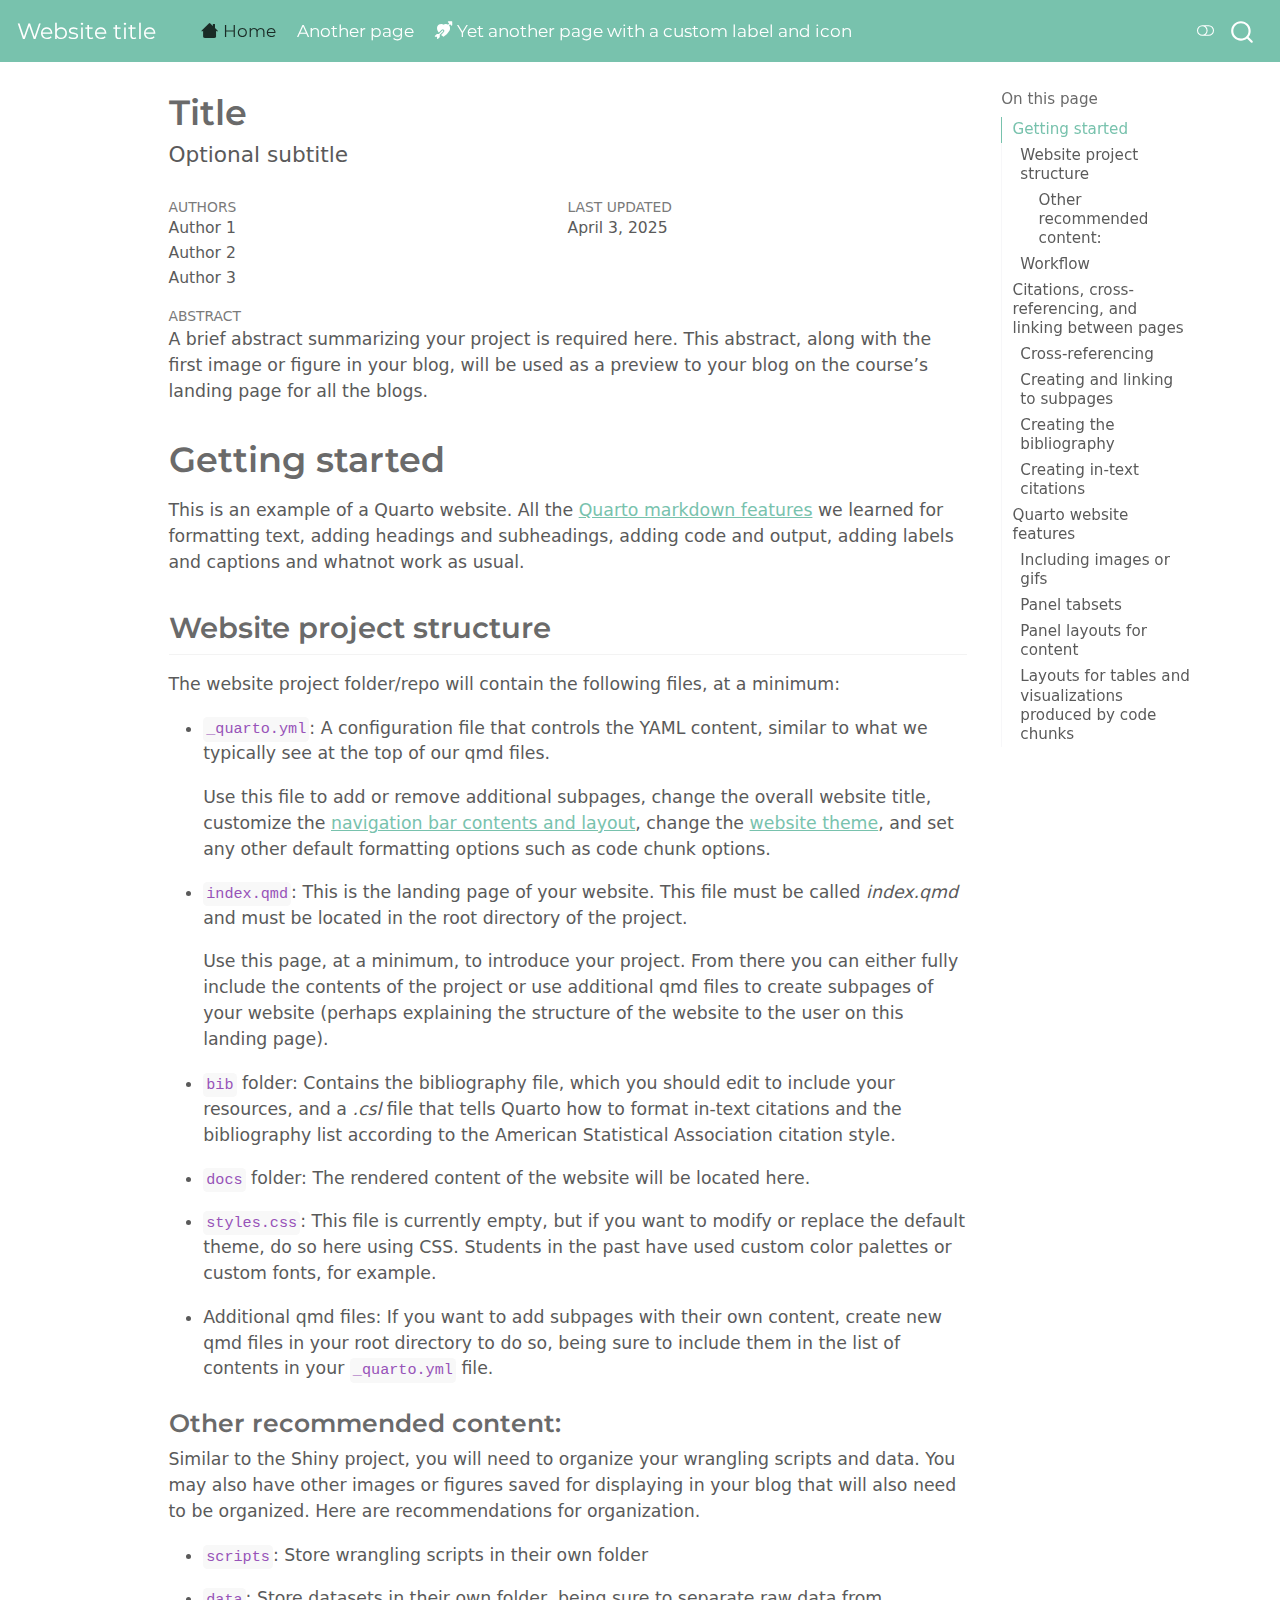
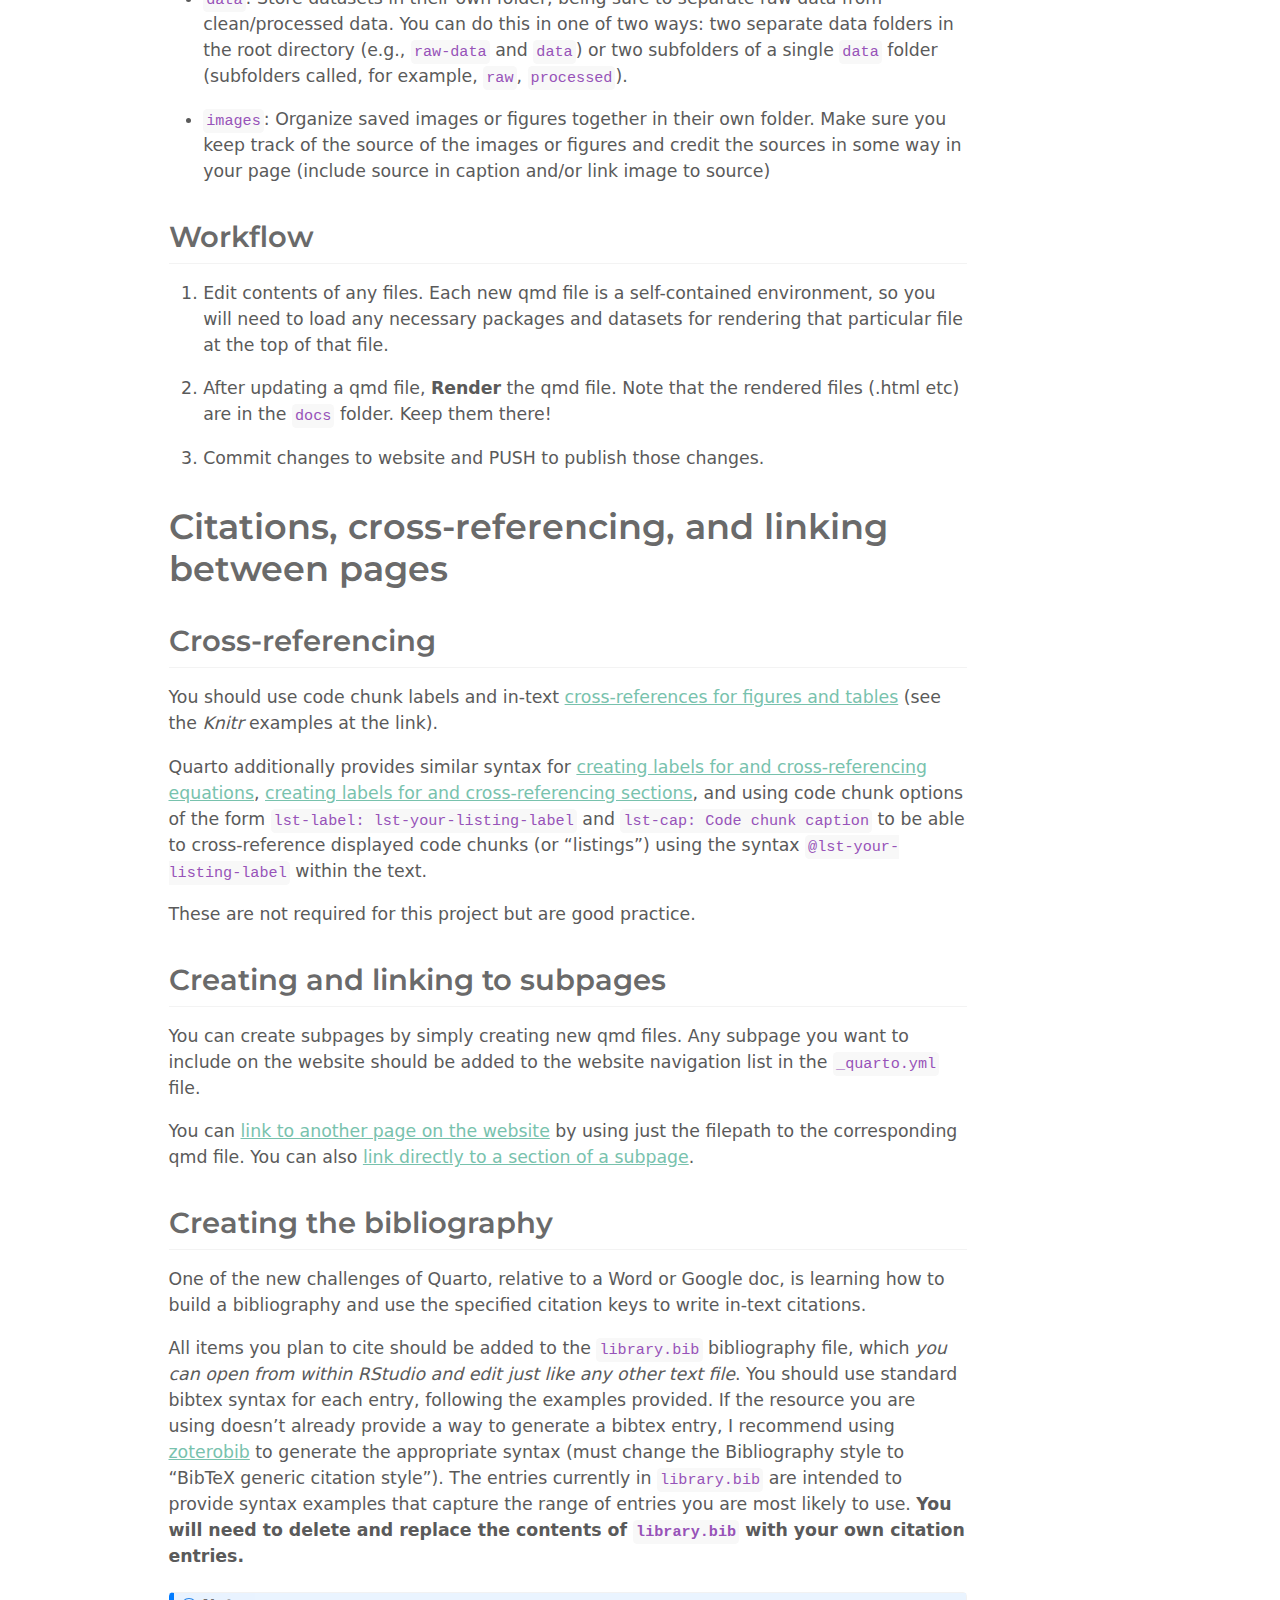
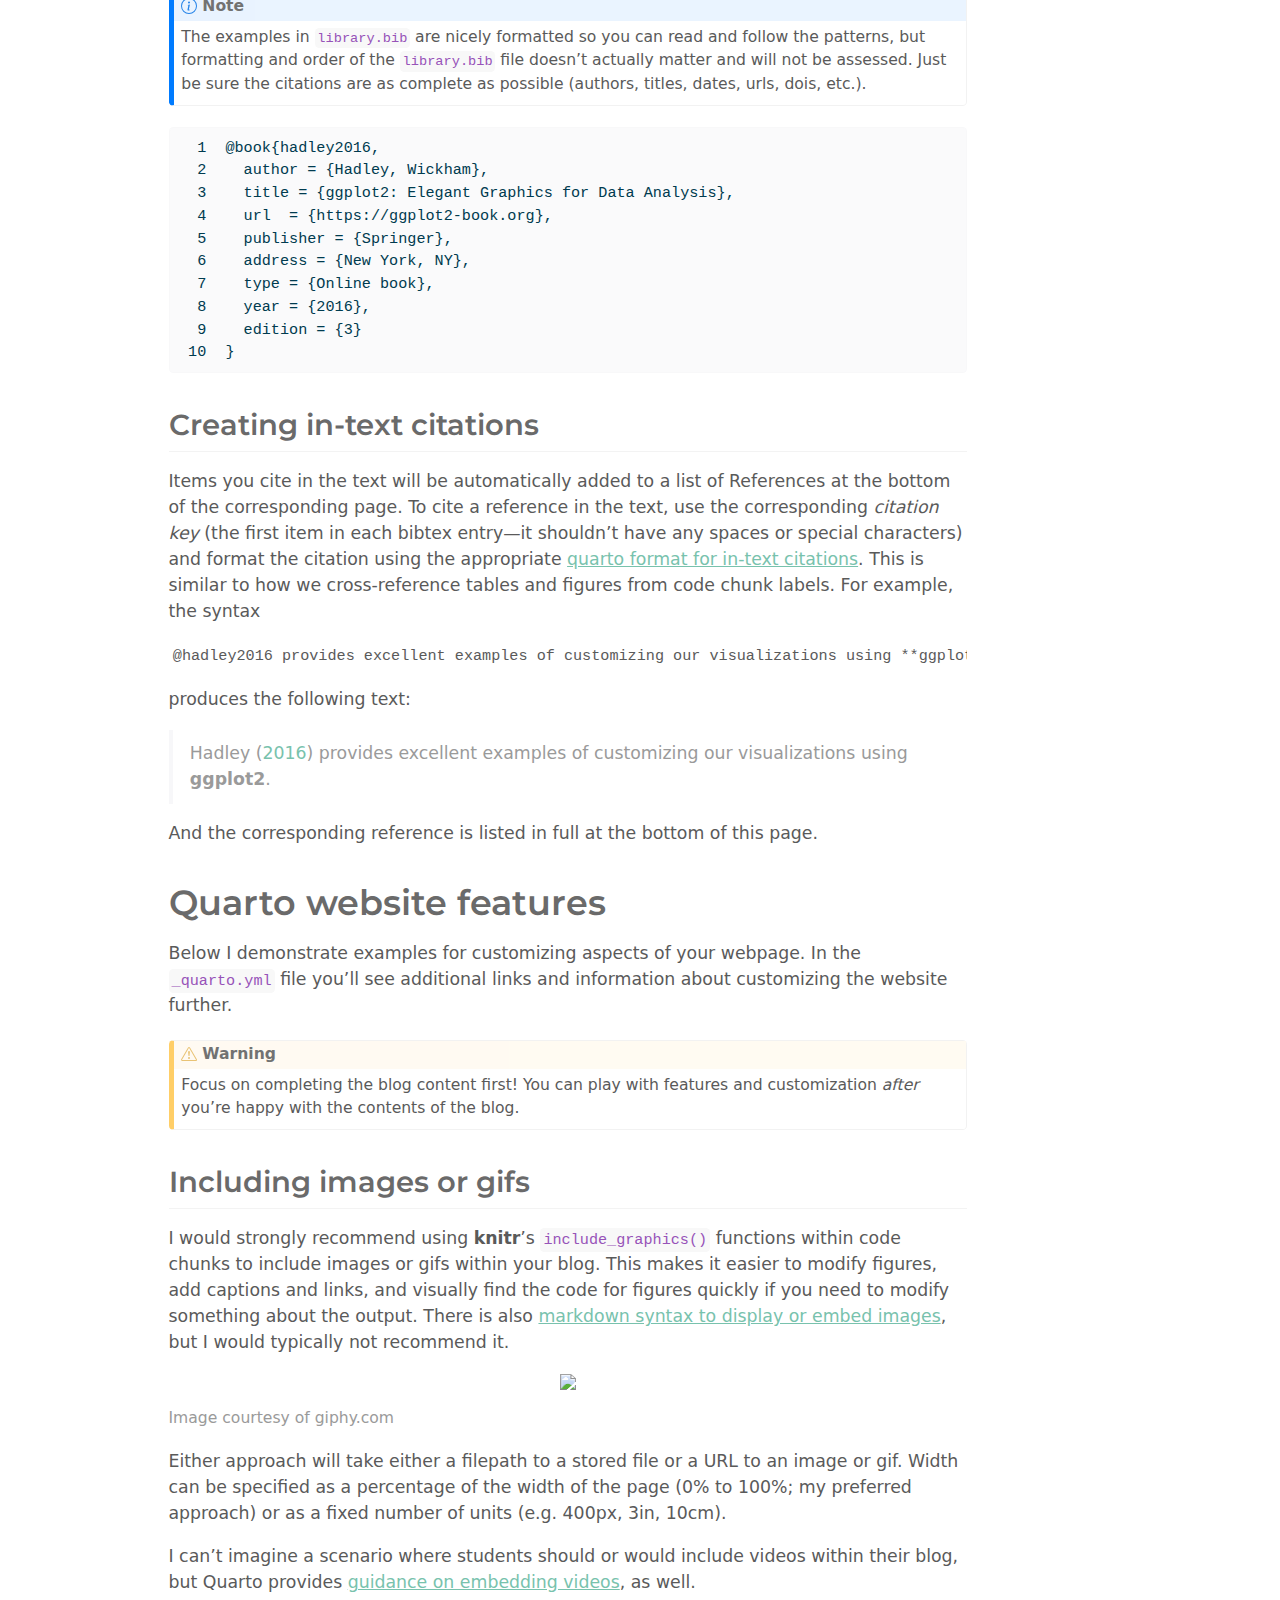
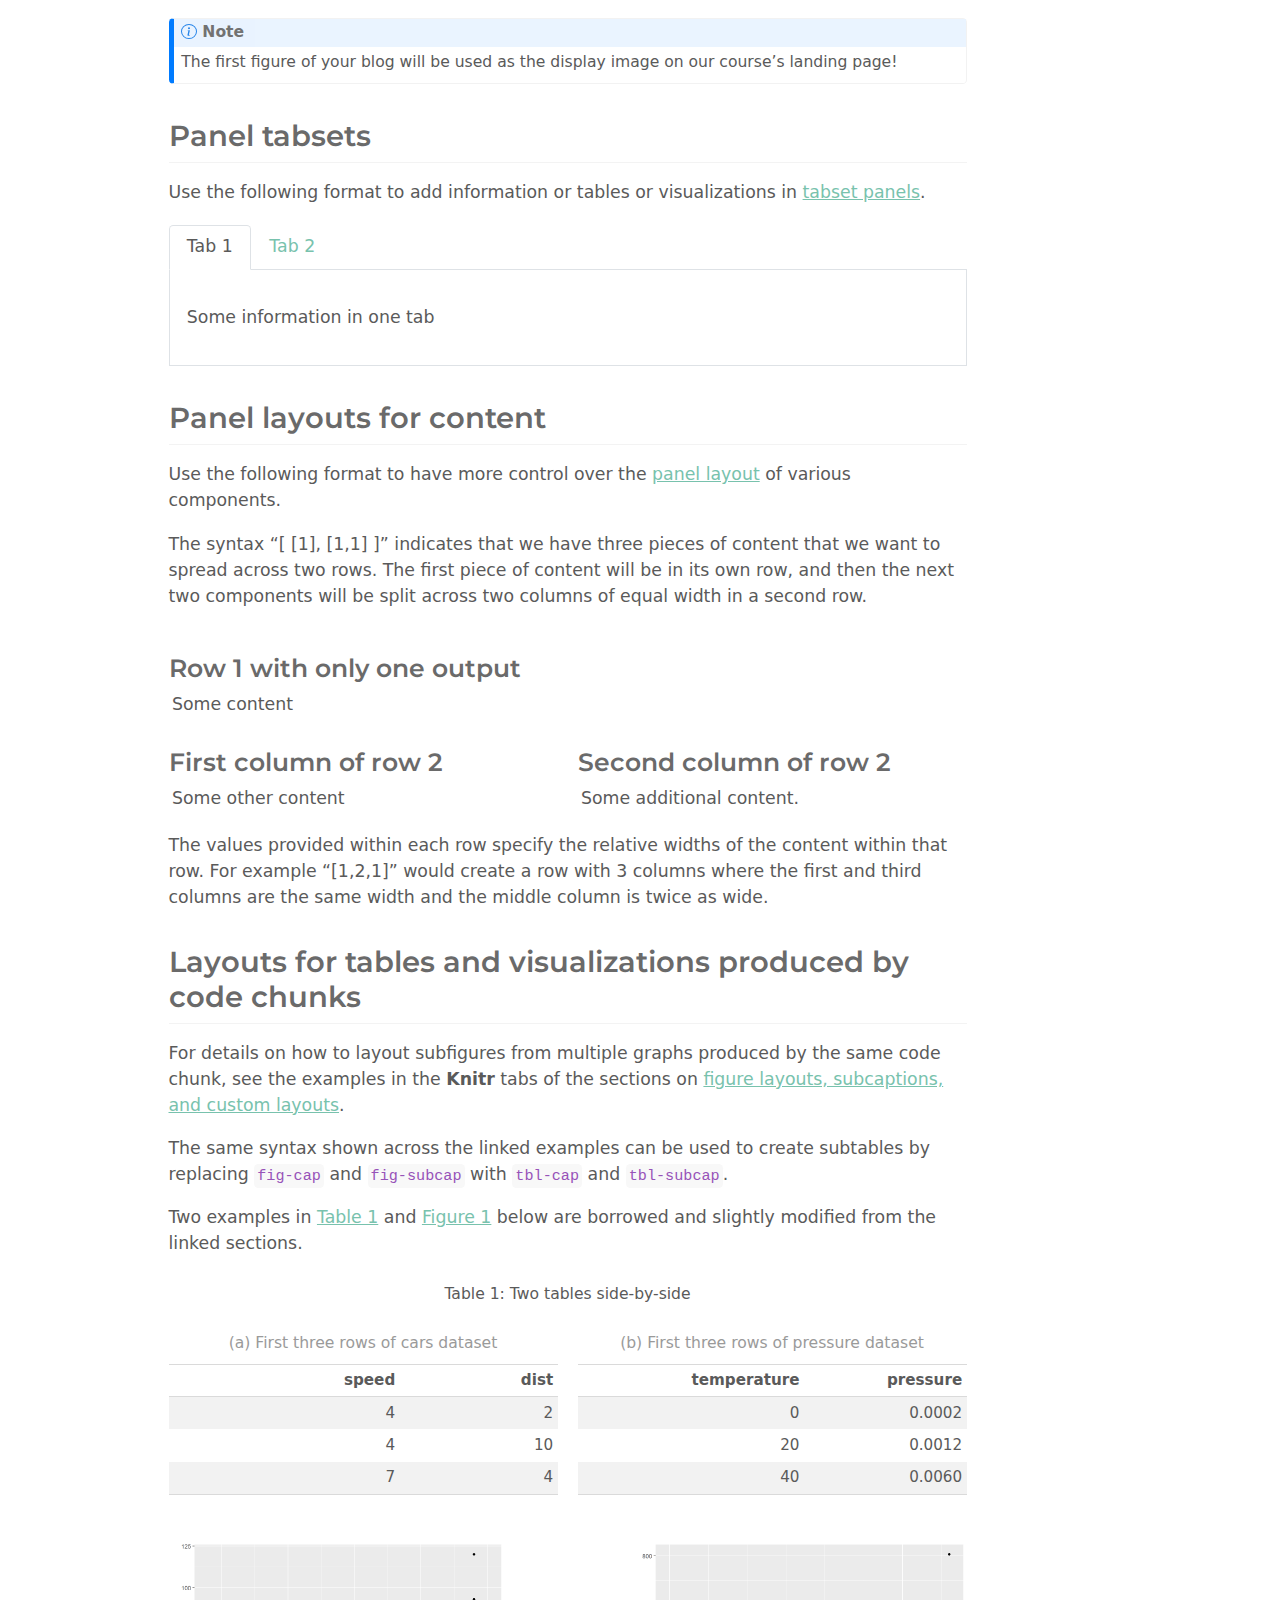
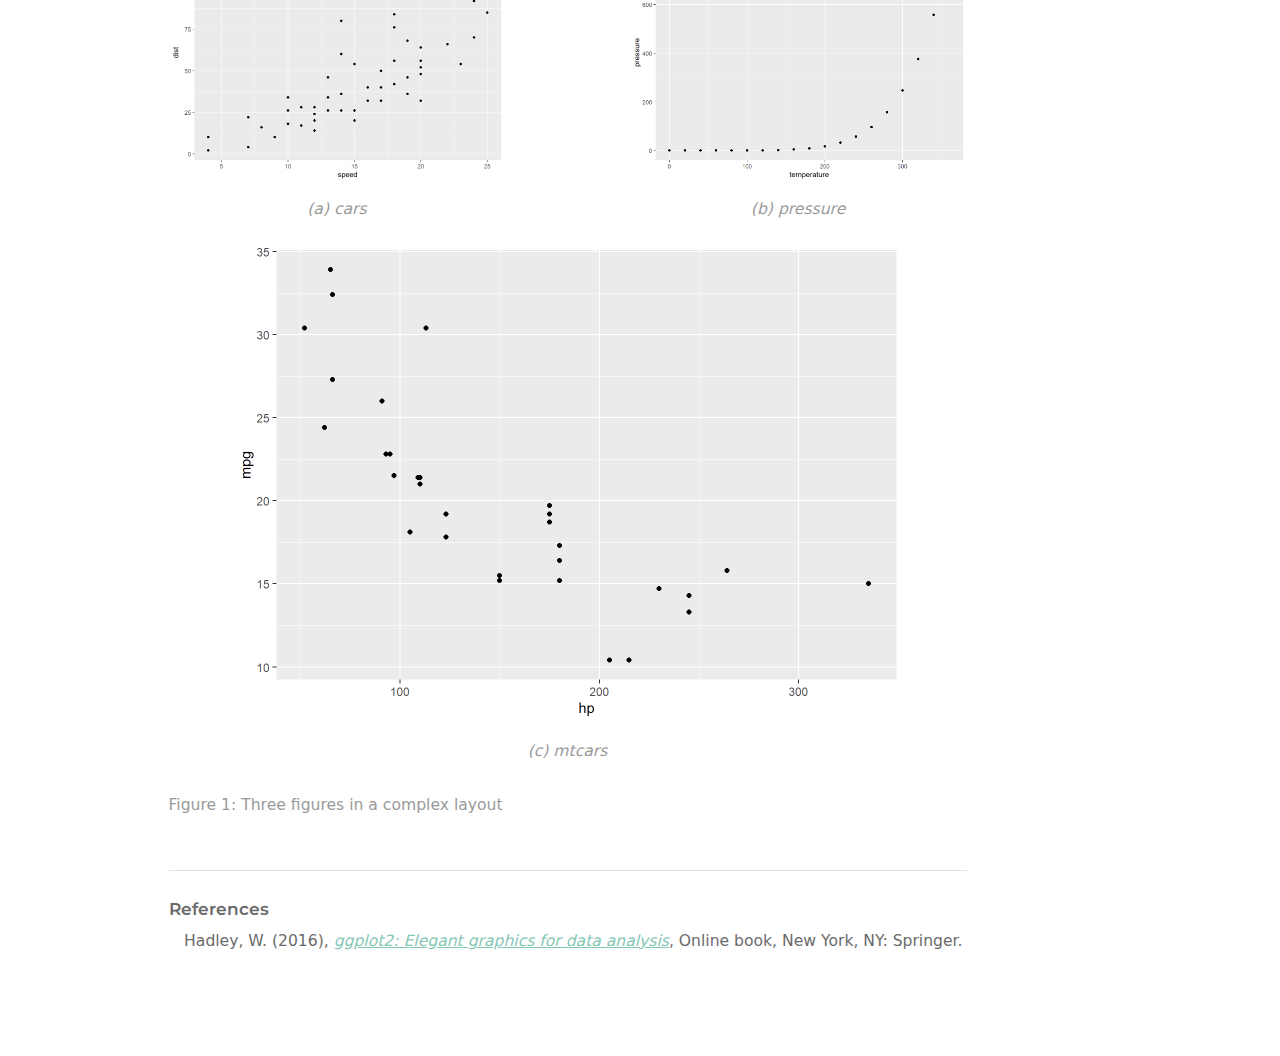
==== docs/index.html @ e845eae5 "Initial commit" ====
<!DOCTYPE html>
<html xmlns="http://www.w3.org/1999/xhtml" lang="en" xml:lang="en"><head>

<meta charset="utf-8">
<meta name="generator" content="quarto-1.3.353">

<meta name="viewport" content="width=device-width, initial-scale=1.0, user-scalable=yes">

<meta name="author" content="Author 1">
<meta name="author" content="Author 2">
<meta name="author" content="Author 3">
<meta name="dcterms.date" content="2025-04-03">

<title>Website title - Title</title>
<style>
code{white-space: pre-wrap;}
span.smallcaps{font-variant: small-caps;}
div.columns{display: flex; gap: min(4vw, 1.5em);}
div.column{flex: auto; overflow-x: auto;}
div.hanging-indent{margin-left: 1.5em; text-indent: -1.5em;}
ul.task-list{list-style: none;}
ul.task-list li input[type="checkbox"] {
  width: 0.8em;
  margin: 0 0.8em 0.2em -1em; /* quarto-specific, see https://github.com/quarto-dev/quarto-cli/issues/4556 */ 
  vertical-align: middle;
}
/* CSS for syntax highlighting */
pre > code.sourceCode { white-space: pre; position: relative; }
pre > code.sourceCode > span { display: inline-block; line-height: 1.25; }
pre > code.sourceCode > span:empty { height: 1.2em; }
.sourceCode { overflow: visible; }
code.sourceCode > span { color: inherit; text-decoration: inherit; }
div.sourceCode { margin: 1em 0; }
pre.sourceCode { margin: 0; }
@media screen {
div.sourceCode { overflow: auto; }
}
@media print {
pre > code.sourceCode { white-space: pre-wrap; }
pre > code.sourceCode > span { text-indent: -5em; padding-left: 5em; }
}
pre.numberSource code
  { counter-reset: source-line 0; }
pre.numberSource code > span
  { position: relative; left: -4em; counter-increment: source-line; }
pre.numberSource code > span > a:first-child::before
  { content: counter(source-line);
    position: relative; left: -1em; text-align: right; vertical-align: baseline;
    border: none; display: inline-block;
    -webkit-touch-callout: none; -webkit-user-select: none;
    -khtml-user-select: none; -moz-user-select: none;
    -ms-user-select: none; user-select: none;
    padding: 0 4px; width: 4em;
  }
pre.numberSource { margin-left: 3em;  padding-left: 4px; }
div.sourceCode
  {   }
@media screen {
pre > code.sourceCode > span > a:first-child::before { text-decoration: underline; }
}
/* CSS for citations */
div.csl-bib-body { }
div.csl-entry {
  clear: both;
}
.hanging-indent div.csl-entry {
  margin-left:2em;
  text-indent:-2em;
}
div.csl-left-margin {
  min-width:2em;
  float:left;
}
div.csl-right-inline {
  margin-left:2em;
  padding-left:1em;
}
div.csl-indent {
  margin-left: 2em;
}</style>


<script src="site_libs/quarto-nav/quarto-nav.js"></script>
<script src="site_libs/quarto-nav/headroom.min.js"></script>
<script src="site_libs/clipboard/clipboard.min.js"></script>
<script src="site_libs/quarto-search/autocomplete.umd.js"></script>
<script src="site_libs/quarto-search/fuse.min.js"></script>
<script src="site_libs/quarto-search/quarto-search.js"></script>
<meta name="quarto:offset" content="./">
<script src="site_libs/quarto-html/quarto.js"></script>
<script src="site_libs/quarto-html/popper.min.js"></script>
<script src="site_libs/quarto-html/tippy.umd.min.js"></script>
<script src="site_libs/quarto-html/anchor.min.js"></script>
<link href="site_libs/quarto-html/tippy.css" rel="stylesheet">
<link href="site_libs/quarto-html/quarto-syntax-highlighting.css" rel="stylesheet" class="quarto-color-scheme" id="quarto-text-highlighting-styles">
<link href="site_libs/quarto-html/quarto-syntax-highlighting-dark.css" rel="prefetch" class="quarto-color-scheme quarto-color-alternate" id="quarto-text-highlighting-styles">
<script src="site_libs/bootstrap/bootstrap.min.js"></script>
<link href="site_libs/bootstrap/bootstrap-icons.css" rel="stylesheet">
<link href="site_libs/bootstrap/bootstrap.min.css" rel="stylesheet" class="quarto-color-scheme" id="quarto-bootstrap" data-mode="light">
<link href="site_libs/bootstrap/bootstrap-dark.min.css" rel="prefetch" class="quarto-color-scheme quarto-color-alternate" id="quarto-bootstrap" data-mode="dark">
<script id="quarto-search-options" type="application/json">{
  "location": "navbar",
  "copy-button": false,
  "collapse-after": 3,
  "panel-placement": "end",
  "type": "overlay",
  "limit": 20,
  "language": {
    "search-no-results-text": "No results",
    "search-matching-documents-text": "matching documents",
    "search-copy-link-title": "Copy link to search",
    "search-hide-matches-text": "Hide additional matches",
    "search-more-match-text": "more match in this document",
    "search-more-matches-text": "more matches in this document",
    "search-clear-button-title": "Clear",
    "search-detached-cancel-button-title": "Cancel",
    "search-submit-button-title": "Submit"
  }
}</script>


<link rel="stylesheet" href="styles.css">
</head>

<body class="nav-fixed">

<div id="quarto-search-results"></div>
  <header id="quarto-header" class="headroom fixed-top">
    <nav class="navbar navbar-expand-lg navbar-dark ">
      <div class="navbar-container container-fluid">
      <div class="navbar-brand-container">
    <a class="navbar-brand" href="./index.html">
    <span class="navbar-title">Website title</span>
    </a>
  </div>
            <div id="quarto-search" class="" title="Search"></div>
          <button class="navbar-toggler" type="button" data-bs-toggle="collapse" data-bs-target="#navbarCollapse" aria-controls="navbarCollapse" aria-expanded="false" aria-label="Toggle navigation" onclick="if (window.quartoToggleHeadroom) { window.quartoToggleHeadroom(); }">
  <span class="navbar-toggler-icon"></span>
</button>
          <div class="collapse navbar-collapse" id="navbarCollapse">
            <ul class="navbar-nav navbar-nav-scroll me-auto">
  <li class="nav-item">
    <a class="nav-link active" href="./index.html" rel="" target="" aria-current="page"><i class="bi bi-house" role="img">
</i> 
 <span class="menu-text">Home</span></a>
  </li>  
  <li class="nav-item">
    <a class="nav-link" href="./another-page.html" rel="" target="">
 <span class="menu-text">Another page</span></a>
  </li>  
  <li class="nav-item">
    <a class="nav-link" href="./yet-another-page.html" rel="" target=""><i class="bi bi-arrow-through-heart-fill" role="img">
</i> 
 <span class="menu-text">Yet another page with a custom label and icon</span></a>
  </li>  
</ul>
            <div class="quarto-navbar-tools ms-auto">
  <a href="" class="quarto-color-scheme-toggle quarto-navigation-tool  px-1" onclick="window.quartoToggleColorScheme(); return false;" title="Toggle dark mode"><i class="bi"></i></a>
</div>
          </div> <!-- /navcollapse -->
      </div> <!-- /container-fluid -->
    </nav>
</header>
<!-- content -->
<div id="quarto-content" class="quarto-container page-columns page-rows-contents page-layout-article page-navbar">
<!-- sidebar -->
<!-- margin-sidebar -->
    <div id="quarto-margin-sidebar" class="sidebar margin-sidebar">
        <nav id="TOC" role="doc-toc" class="toc-active" data-toc-expanded="99">
    <h2 id="toc-title">On this page</h2>
   
  <ul>
  <li><a href="#getting-started" id="toc-getting-started" class="nav-link active" data-scroll-target="#getting-started">Getting started</a>
  <ul class="collapse">
  <li><a href="#website-project-structure" id="toc-website-project-structure" class="nav-link" data-scroll-target="#website-project-structure">Website project structure</a>
  <ul class="collapse">
  <li><a href="#other-recommended-content" id="toc-other-recommended-content" class="nav-link" data-scroll-target="#other-recommended-content">Other recommended content:</a></li>
  </ul></li>
  <li><a href="#workflow" id="toc-workflow" class="nav-link" data-scroll-target="#workflow">Workflow</a></li>
  </ul></li>
  <li><a href="#citations-cross-referencing-and-linking-between-pages" id="toc-citations-cross-referencing-and-linking-between-pages" class="nav-link" data-scroll-target="#citations-cross-referencing-and-linking-between-pages">Citations, cross-referencing, and linking between pages</a>
  <ul class="collapse">
  <li><a href="#cross-referencing" id="toc-cross-referencing" class="nav-link" data-scroll-target="#cross-referencing">Cross-referencing</a></li>
  <li><a href="#creating-and-linking-to-subpages" id="toc-creating-and-linking-to-subpages" class="nav-link" data-scroll-target="#creating-and-linking-to-subpages">Creating and linking to subpages</a></li>
  <li><a href="#creating-the-bibliography" id="toc-creating-the-bibliography" class="nav-link" data-scroll-target="#creating-the-bibliography">Creating the bibliography</a></li>
  <li><a href="#creating-in-text-citations" id="toc-creating-in-text-citations" class="nav-link" data-scroll-target="#creating-in-text-citations">Creating in-text citations</a></li>
  </ul></li>
  <li><a href="#quarto-website-features" id="toc-quarto-website-features" class="nav-link" data-scroll-target="#quarto-website-features">Quarto website features</a>
  <ul class="collapse">
  <li><a href="#including-images-or-gifs" id="toc-including-images-or-gifs" class="nav-link" data-scroll-target="#including-images-or-gifs">Including images or gifs</a></li>
  <li><a href="#panel-tabsets" id="toc-panel-tabsets" class="nav-link" data-scroll-target="#panel-tabsets">Panel tabsets</a></li>
  <li><a href="#panel-layouts-for-content" id="toc-panel-layouts-for-content" class="nav-link" data-scroll-target="#panel-layouts-for-content">Panel layouts for content</a></li>
  <li><a href="#layouts-for-tables-and-visualizations-produced-by-code-chunks" id="toc-layouts-for-tables-and-visualizations-produced-by-code-chunks" class="nav-link" data-scroll-target="#layouts-for-tables-and-visualizations-produced-by-code-chunks">Layouts for tables and visualizations produced by code chunks</a></li>
  </ul></li>
  </ul>
</nav>
    </div>
<!-- main -->
<main class="content" id="quarto-document-content">

<header id="title-block-header" class="quarto-title-block default">
<div class="quarto-title">
<h1 class="title">Title</h1>
<p class="subtitle lead">Optional subtitle</p>
</div>



<div class="quarto-title-meta">

    <div>
    <div class="quarto-title-meta-heading">Authors</div>
    <div class="quarto-title-meta-contents">
             <p>Author 1 </p>
             <p>Author 2 </p>
             <p>Author 3 </p>
          </div>
  </div>
    
    <div>
    <div class="quarto-title-meta-heading">Last updated</div>
    <div class="quarto-title-meta-contents">
      <p class="date">April 3, 2025</p>
    </div>
  </div>
  
    
  </div>
  
<div>
  <div class="abstract">
    <div class="abstract-title">Abstract</div>
    A brief abstract summarizing your project is required here. This abstract, along with the first image or figure in your blog, will be used as a preview to your blog on the course’s landing page for all the blogs.
  </div>
</div>

</header>

<section id="getting-started" class="level1">
<h1>Getting started</h1>
<p>This is an example of a Quarto website. All the <a href="https://quarto.org/docs/authoring/markdown-basics.html">Quarto markdown features</a> we learned for formatting text, adding headings and subheadings, adding code and output, adding labels and captions and whatnot work as usual.</p>
<section id="website-project-structure" class="level2">
<h2 class="anchored" data-anchor-id="website-project-structure">Website project structure</h2>
<p>The website project folder/repo will contain the following files, at a minimum:</p>
<ul>
<li><p><code>_quarto.yml</code>: A configuration file that controls the YAML content, similar to what we typically see at the top of our qmd files.</p>
<p>Use this file to add or remove additional subpages, change the overall website title, customize the <a href="https://quarto.org/docs/websites/website-navigation.html">navigation bar contents and layout</a>, change the <a href="https://quarto.org/docs/output-formats/html-themes.html">website theme</a>, and set any other default formatting options such as code chunk options.</p></li>
<li><p><code>index.qmd</code>: This is the landing page of your website. This file must be called <em>index.qmd</em> and must be located in the root directory of the project.</p>
<p>Use this page, at a minimum, to introduce your project. From there you can either fully include the contents of the project or use additional qmd files to create subpages of your website (perhaps explaining the structure of the website to the user on this landing page).</p></li>
<li><p><code>bib</code> folder: Contains the bibliography file, which you should edit to include your resources, and a <em>.csl</em> file that tells Quarto how to format in-text citations and the bibliography list according to the American Statistical Association citation style.</p></li>
<li><p><code>docs</code> folder: The rendered content of the website will be located here.</p></li>
<li><p><code>styles.css</code>: This file is currently empty, but if you want to modify or replace the default theme, do so here using CSS. Students in the past have used custom color palettes or custom fonts, for example.</p></li>
<li><p>Additional qmd files: If you want to add subpages with their own content, create new qmd files in your root directory to do so, being sure to include them in the list of contents in your <code>_quarto.yml</code> file.</p></li>
</ul>
<section id="other-recommended-content" class="level3">
<h3 class="anchored" data-anchor-id="other-recommended-content">Other recommended content:</h3>
<p>Similar to the Shiny project, you will need to organize your wrangling scripts and data. You may also have other images or figures saved for displaying in your blog that will also need to be organized. Here are recommendations for organization.</p>
<ul>
<li><p><code>scripts</code>: Store wrangling scripts in their own folder</p></li>
<li><p><code>data</code>: Store datasets in their own folder, being sure to separate raw data from clean/processed data. You can do this in one of two ways: two separate data folders in the root directory (e.g., <code>raw-data</code> and <code>data</code>) or two subfolders of a single <code>data</code> folder (subfolders called, for example, <code>raw</code>, <code>processed</code>).</p></li>
<li><p><code>images</code>: Organize saved images or figures together in their own folder. Make sure you keep track of the source of the images or figures and credit the sources in some way in your page (include source in caption and/or link image to source)</p></li>
</ul>
</section>
</section>
<section id="workflow" class="level2">
<h2 class="anchored" data-anchor-id="workflow">Workflow</h2>
<ol type="1">
<li><p>Edit contents of any files. Each new qmd file is a self-contained environment, so you will need to load any necessary packages and datasets for rendering that particular file at the top of that file.</p></li>
<li><p>After updating a qmd file, <strong>Render</strong> the qmd file. Note that the rendered files (.html etc) are in the <code>docs</code> folder. Keep them there!</p></li>
<li><p>Commit changes to website and PUSH to publish those changes.</p></li>
</ol>
</section>
</section>
<section id="citations-cross-referencing-and-linking-between-pages" class="level1">
<h1>Citations, cross-referencing, and linking between pages</h1>
<section id="cross-referencing" class="level2">
<h2 class="anchored" data-anchor-id="cross-referencing">Cross-referencing</h2>
<p>You should use code chunk labels and in-text <a href="https://quarto.org/docs/authoring/cross-references.html#computations">cross-references for figures and tables</a> (see the <em>Knitr</em> examples at the link).</p>
<p>Quarto additionally provides similar syntax for <a href="https://quarto.org/docs/authoring/cross-references.html#equations">creating labels for and cross-referencing equations</a>, <a href="https://quarto.org/docs/authoring/cross-references.html#sections">creating labels for and cross-referencing sections</a>, and using code chunk options of the form <code>lst-label: lst-your-listing-label</code> and <code>lst-cap: Code chunk caption</code> to be able to cross-reference displayed code chunks (or “listings”) using the syntax <code>@lst-your-listing-label</code> within the text.</p>
<p>These are not required for this project but are good practice.</p>
</section>
<section id="creating-and-linking-to-subpages" class="level2">
<h2 class="anchored" data-anchor-id="creating-and-linking-to-subpages">Creating and linking to subpages</h2>
<p>You can create subpages by simply creating new qmd files. Any subpage you want to include on the website should be added to the website navigation list in the <code>_quarto.yml</code> file.</p>
<p>You can <a href="./another-page.html">link to another page on the website</a> by using just the filepath to the corresponding qmd file. You can also <a href="./yet-another-page.html#sec-note">link directly to a section of a subpage</a>.</p>
</section>
<section id="creating-the-bibliography" class="level2">
<h2 class="anchored" data-anchor-id="creating-the-bibliography">Creating the bibliography</h2>
<p>One of the new challenges of Quarto, relative to a Word or Google doc, is learning how to build a bibliography and use the specified citation keys to write in-text citations.</p>
<p>All items you plan to cite should be added to the <code>library.bib</code> bibliography file, which <em>you can open from within RStudio and edit just like any other text file</em>. You should use standard bibtex syntax for each entry, following the examples provided. If the resource you are using doesn’t already provide a way to generate a bibtex entry, I recommend using <a href="https://zbib.org">zoterobib</a> to generate the appropriate syntax (must change the Bibliography style to “BibTeX generic citation style”). The entries currently in <code>library.bib</code> are intended to provide syntax examples that capture the range of entries you are most likely to use. <strong>You will need to delete and replace the contents of <code>library.bib</code> with your own citation entries.</strong></p>
<div class="callout callout-style-default callout-note callout-titled">
<div class="callout-header d-flex align-content-center">
<div class="callout-icon-container">
<i class="callout-icon"></i>
</div>
<div class="callout-title-container flex-fill">
Note
</div>
</div>
<div class="callout-body-container callout-body">
<p>The examples in <code>library.bib</code> are nicely formatted so you can read and follow the patterns, but formatting and order of the <code>library.bib</code> file doesn’t actually matter and will not be assessed. Just be sure the citations are as complete as possible (authors, titles, dates, urls, dois, etc.).</p>
</div>
</div>
<div class="sourceCode" id="cb1"><pre class="sourceCode numberSource markdown number-lines code-with-copy"><code class="sourceCode markdown"><span id="cb1-1"><a href="#cb1-1"></a>@book{hadley2016,</span>
<span id="cb1-2"><a href="#cb1-2"></a>  author = {Hadley, Wickham}, </span>
<span id="cb1-3"><a href="#cb1-3"></a>  title = {ggplot2: Elegant Graphics for Data Analysis}, </span>
<span id="cb1-4"><a href="#cb1-4"></a>  url  = {https://ggplot2-book.org},</span>
<span id="cb1-5"><a href="#cb1-5"></a>  publisher = {Springer},</span>
<span id="cb1-6"><a href="#cb1-6"></a>  address = {New York, NY},</span>
<span id="cb1-7"><a href="#cb1-7"></a>  type = {Online book},</span>
<span id="cb1-8"><a href="#cb1-8"></a>  year = {2016},</span>
<span id="cb1-9"><a href="#cb1-9"></a>  edition = {3}</span>
<span id="cb1-10"><a href="#cb1-10"></a>}</span></code><button title="Copy to Clipboard" class="code-copy-button"><i class="bi"></i></button></pre></div>
</section>
<section id="creating-in-text-citations" class="level2">
<h2 class="anchored" data-anchor-id="creating-in-text-citations">Creating in-text citations</h2>
<p>Items you cite in the text will be automatically added to a list of References at the bottom of the corresponding page. To cite a reference in the text, use the corresponding <em>citation key</em> (the first item in each bibtex entry—it shouldn’t have any spaces or special characters) and format the citation using the appropriate <a href="https://quarto.org/docs/authoring/citations.html#sec-citations">quarto format for in-text citations</a>. This is similar to how we cross-reference tables and figures from code chunk labels. For example, the syntax</p>
<pre><code>@hadley2016 provides excellent examples of customizing our visualizations using **ggplot2**.</code></pre>
<p>produces the following text:</p>
<blockquote class="blockquote">
<p><span class="citation" data-cites="hadley2016">Hadley (<a href="#ref-hadley2016" role="doc-biblioref">2016</a>)</span> provides excellent examples of customizing our visualizations using <strong>ggplot2</strong>.</p>
</blockquote>
<p>And the corresponding reference is listed in full at the bottom of this page.</p>
</section>
</section>
<section id="quarto-website-features" class="level1">
<h1>Quarto website features</h1>
<p>Below I demonstrate examples for customizing aspects of your webpage. In the <code>_quarto.yml</code> file you’ll see additional links and information about customizing the website further.</p>
<div class="callout callout-style-default callout-warning callout-titled">
<div class="callout-header d-flex align-content-center">
<div class="callout-icon-container">
<i class="callout-icon"></i>
</div>
<div class="callout-title-container flex-fill">
Warning
</div>
</div>
<div class="callout-body-container callout-body">
<p>Focus on completing the blog content first! You can play with features and customization <em>after</em> you’re happy with the contents of the blog.</p>
</div>
</div>
<section id="including-images-or-gifs" class="level2">
<h2 class="anchored" data-anchor-id="including-images-or-gifs">Including images or gifs</h2>
<p>I would strongly recommend using <strong>knitr</strong>’s <code>include_graphics()</code> functions within code chunks to include images or gifs within your blog. This makes it easier to modify figures, add captions and links, and visually find the code for figures quickly if you need to modify something about the output. There is also <a href="https://quarto.org/docs/authoring/figures.html">markdown syntax to display or embed images</a>, but I would typically not recommend it.</p>
<div class="cell" data-layout-align="center">
<div class="cell-output-display">
<div class="quarto-figure quarto-figure-center">
<figure class="figure">
<p><a href="https://giphy.com/gifs/insecurehbo-3og0IT6sIWd1eh7bJm"><img src="https://i.giphy.com/3og0IT6sIWd1eh7bJm.webp" class="img-fluid figure-img" style="width:100.0%"></a></p>
<figcaption class="figure-caption">Image courtesy of giphy.com</figcaption>
</figure>
</div>
</div>
</div>
<p>Either approach will take either a filepath to a stored file or a URL to an image or gif. Width can be specified as a percentage of the width of the page (0% to 100%; my preferred approach) or as a fixed number of units (e.g.&nbsp;400px, 3in, 10cm).</p>
<p>I can’t imagine a scenario where students should or would include videos within their blog, but Quarto provides <a href="https://quarto.org/docs/authoring/videos.html">guidance on embedding videos</a>, as well.</p>
<div class="callout callout-style-default callout-note callout-titled">
<div class="callout-header d-flex align-content-center">
<div class="callout-icon-container">
<i class="callout-icon"></i>
</div>
<div class="callout-title-container flex-fill">
Note
</div>
</div>
<div class="callout-body-container callout-body">
<p>The first figure of your blog will be used as the display image on our course’s landing page!</p>
</div>
</div>
</section>
<section id="panel-tabsets" class="level2">
<h2 class="anchored" data-anchor-id="panel-tabsets">Panel tabsets</h2>
<p>Use the following format to add information or tables or visualizations in <a href="https://quarto.org/docs/interactive/layout.html#tabset-panel">tabset panels</a>.</p>
<div class="tabset-margin-container"></div><div class="panel-tabset">
<ul class="nav nav-tabs" role="tablist"><li class="nav-item" role="presentation"><a class="nav-link active" id="tabset-1-1-tab" data-bs-toggle="tab" data-bs-target="#tabset-1-1" role="tab" aria-controls="tabset-1-1" aria-selected="true">Tab 1</a></li><li class="nav-item" role="presentation"><a class="nav-link" id="tabset-1-2-tab" data-bs-toggle="tab" data-bs-target="#tabset-1-2" role="tab" aria-controls="tabset-1-2" aria-selected="false">Tab 2</a></li></ul>
<div class="tab-content">
<div id="tabset-1-1" class="tab-pane active" role="tabpanel" aria-labelledby="tabset-1-1-tab">
<p>Some information in one tab</p>
</div>
<div id="tabset-1-2" class="tab-pane" role="tabpanel" aria-labelledby="tabset-1-2-tab">
<p>Some information in a different tab</p>
</div>
</div>
</div>
</section>
<section id="panel-layouts-for-content" class="level2">
<h2 class="anchored" data-anchor-id="panel-layouts-for-content">Panel layouts for content</h2>
<p>Use the following format to have more control over the <a href="https://quarto.org/docs/authoring/figures.html#complex-layouts">panel layout</a> of various components.</p>
<p>The syntax “[ [1], [1,1] ]” indicates that we have three pieces of content that we want to spread across two rows. The first piece of content will be in its own row, and then the next two components will be split across two columns of equal width in a second row.</p>
<div class="quarto-layout-panel">
<div class="quarto-layout-row quarto-layout-valign-top">
<section id="row-1-with-only-one-output" class="level3 quarto-layout-cell" style="flex-basis: 100.0%;justify-content: center;">
<h3 class="anchored" data-anchor-id="row-1-with-only-one-output">Row 1 with only one output</h3>
<p>Some content</p>
</section>
</div>
<div class="quarto-layout-row quarto-layout-valign-top">
<section id="first-column-of-row-2" class="level3 quarto-layout-cell" style="flex-basis: 50.0%;justify-content: center;">
<h3 class="anchored" data-anchor-id="first-column-of-row-2">First column of row 2</h3>
<p>Some other content</p>
</section>
<section id="second-column-of-row-2" class="level3 quarto-layout-cell" style="flex-basis: 50.0%;justify-content: center;">
<h3 class="anchored" data-anchor-id="second-column-of-row-2">Second column of row 2</h3>
<p>Some additional content.</p>
</section>
</div>
</div>
<p>The values provided within each row specify the relative widths of the content within that row. For example “[1,2,1]” would create a row with 3 columns where the first and third columns are the same width and the middle column is twice as wide.</p>
</section>
<section id="layouts-for-tables-and-visualizations-produced-by-code-chunks" class="level2">
<h2 class="anchored" data-anchor-id="layouts-for-tables-and-visualizations-produced-by-code-chunks">Layouts for tables and visualizations produced by code chunks</h2>
<p>For details on how to layout subfigures from multiple graphs produced by the same code chunk, see the examples in the <strong>Knitr</strong> tabs of the sections on <a href="https://quarto.org/docs/authoring/figures.html#layout">figure layouts, subcaptions, and custom layouts</a>.</p>
<p>The same syntax shown across the linked examples can be used to create subtables by replacing <code>fig-cap</code> and <code>fig-subcap</code> with <code>tbl-cap</code> and <code>tbl-subcap</code>.</p>
<p>Two examples in <a href="#tbl-layout">Table&nbsp;1</a> and <a href="#fig-layout">Figure&nbsp;1</a> below are borrowed and slightly modified from the linked sections.</p>
<div id="tbl-layout" class="cell tbl-parent quarto-layout-panel anchored">
<div class="panel-caption table-caption">
<p>Table&nbsp;1: Two tables side-by-side</p>
</div>
<div class="quarto-layout-row quarto-layout-valign-top">
<div id="tbl-layout-1" class="quarto-layout-cell quarto-layout-cell-subref anchored" data-ref-parent="tbl-layout" style="flex-basis: 50.0%;justify-content: center;">
<table class="table table-sm table-striped small">
<caption>(a) First three rows of cars dataset</caption>
<thead>
<tr class="header">
<th style="text-align: right;">speed</th>
<th style="text-align: right;">dist</th>
</tr>
</thead>
<tbody>
<tr class="odd">
<td style="text-align: right;">4</td>
<td style="text-align: right;">2</td>
</tr>
<tr class="even">
<td style="text-align: right;">4</td>
<td style="text-align: right;">10</td>
</tr>
<tr class="odd">
<td style="text-align: right;">7</td>
<td style="text-align: right;">4</td>
</tr>
</tbody>
</table>
</div>
<div id="tbl-layout-2" class="quarto-layout-cell quarto-layout-cell-subref anchored" data-ref-parent="tbl-layout" style="flex-basis: 50.0%;justify-content: center;">
<table class="table table-sm table-striped small">
<caption>(b) First three rows of pressure dataset</caption>
<thead>
<tr class="header">
<th style="text-align: right;">temperature</th>
<th style="text-align: right;">pressure</th>
</tr>
</thead>
<tbody>
<tr class="odd">
<td style="text-align: right;">0</td>
<td style="text-align: right;">0.0002</td>
</tr>
<tr class="even">
<td style="text-align: right;">20</td>
<td style="text-align: right;">0.0012</td>
</tr>
<tr class="odd">
<td style="text-align: right;">40</td>
<td style="text-align: right;">0.0060</td>
</tr>
</tbody>
</table>
</div>
</div>
</div>
<div id="fig-layout" class="cell quarto-layout-panel">
<figure class="figure">
<div class="quarto-layout-row quarto-layout-valign-top">
<div class="cell-output-display quarto-layout-cell quarto-layout-cell-subref" style="flex-basis: 44.4%;justify-content: center;">
<div id="fig-layout-1" class="quarto-figure quarto-figure-center anchored">
<figure class="figure">
<p><img src="index_files/figure-html/fig-layout-1.png" class="img-fluid figure-img" data-ref-parent="fig-layout" width="672"></p>
<figcaption class="figure-caption">(a) cars</figcaption>
</figure>
</div>
</div>
<div class="quarto-figure-spacer quarto-layout-cell" style="flex-basis: 11.1%;justify-content: center;">
<p>&nbsp;</p>
</div>
<div class="cell-output-display quarto-layout-cell quarto-layout-cell-subref" style="flex-basis: 44.4%;justify-content: center;">
<div id="fig-layout-2" class="quarto-figure quarto-figure-center anchored">
<figure class="figure">
<p><img src="index_files/figure-html/fig-layout-2.png" class="img-fluid figure-img" data-ref-parent="fig-layout" width="672"></p>
<figcaption class="figure-caption">(b) pressure</figcaption>
</figure>
</div>
</div>
</div>
<div class="quarto-layout-row quarto-layout-valign-top">
<div class="cell-output-display quarto-layout-cell quarto-layout-cell-subref" style="flex-basis: 100.0%;justify-content: center;">
<div id="fig-layout-3" class="quarto-figure quarto-figure-center anchored">
<figure class="figure">
<p><img src="index_files/figure-html/fig-layout-3.png" class="img-fluid figure-img" data-ref-parent="fig-layout" width="672"></p>
<figcaption class="figure-caption">(c) mtcars</figcaption>
</figure>
</div>
</div>
</div>
<p></p><figcaption class="figure-caption">Figure&nbsp;1: Three figures in a complex layout</figcaption><p></p>
</figure>
</div>



</section>
</section>

<div id="quarto-appendix" class="default"><section class="quarto-appendix-contents" role="doc-bibliography"><h2 class="anchored quarto-appendix-heading">References</h2><div id="refs" class="references csl-bib-body hanging-indent" role="list">
<div id="ref-hadley2016" class="csl-entry" role="listitem">
Hadley, W. (2016), <em><a href="https://ggplot2-book.org"><span class="nocase">ggplot2</span>: Elegant graphics for data analysis</a></em>, Online book, New York, NY: Springer.
</div>
</div></section></div></main> <!-- /main -->
<script id="quarto-html-after-body" type="application/javascript">
window.document.addEventListener("DOMContentLoaded", function (event) {
  const toggleBodyColorMode = (bsSheetEl) => {
    const mode = bsSheetEl.getAttribute("data-mode");
    const bodyEl = window.document.querySelector("body");
    if (mode === "dark") {
      bodyEl.classList.add("quarto-dark");
      bodyEl.classList.remove("quarto-light");
    } else {
      bodyEl.classList.add("quarto-light");
      bodyEl.classList.remove("quarto-dark");
    }
  }
  const toggleBodyColorPrimary = () => {
    const bsSheetEl = window.document.querySelector("link#quarto-bootstrap");
    if (bsSheetEl) {
      toggleBodyColorMode(bsSheetEl);
    }
  }
  toggleBodyColorPrimary();  
  const disableStylesheet = (stylesheets) => {
    for (let i=0; i < stylesheets.length; i++) {
      const stylesheet = stylesheets[i];
      stylesheet.rel = 'prefetch';
    }
  }
  const enableStylesheet = (stylesheets) => {
    for (let i=0; i < stylesheets.length; i++) {
      const stylesheet = stylesheets[i];
      stylesheet.rel = 'stylesheet';
    }
  }
  const manageTransitions = (selector, allowTransitions) => {
    const els = window.document.querySelectorAll(selector);
    for (let i=0; i < els.length; i++) {
      const el = els[i];
      if (allowTransitions) {
        el.classList.remove('notransition');
      } else {
        el.classList.add('notransition');
      }
    }
  }
  const toggleColorMode = (alternate) => {
    // Switch the stylesheets
    const alternateStylesheets = window.document.querySelectorAll('link.quarto-color-scheme.quarto-color-alternate');
    manageTransitions('#quarto-margin-sidebar .nav-link', false);
    if (alternate) {
      enableStylesheet(alternateStylesheets);
      for (const sheetNode of alternateStylesheets) {
        if (sheetNode.id === "quarto-bootstrap") {
          toggleBodyColorMode(sheetNode);
        }
      }
    } else {
      disableStylesheet(alternateStylesheets);
      toggleBodyColorPrimary();
    }
    manageTransitions('#quarto-margin-sidebar .nav-link', true);
    // Switch the toggles
    const toggles = window.document.querySelectorAll('.quarto-color-scheme-toggle');
    for (let i=0; i < toggles.length; i++) {
      const toggle = toggles[i];
      if (toggle) {
        if (alternate) {
          toggle.classList.add("alternate");     
        } else {
          toggle.classList.remove("alternate");
        }
      }
    }
    // Hack to workaround the fact that safari doesn't
    // properly recolor the scrollbar when toggling (#1455)
    if (navigator.userAgent.indexOf('Safari') > 0 && navigator.userAgent.indexOf('Chrome') == -1) {
      manageTransitions("body", false);
      window.scrollTo(0, 1);
      setTimeout(() => {
        window.scrollTo(0, 0);
        manageTransitions("body", true);
      }, 40);  
    }
  }
  const isFileUrl = () => { 
    return window.location.protocol === 'file:';
  }
  const hasAlternateSentinel = () => {  
    let styleSentinel = getColorSchemeSentinel();
    if (styleSentinel !== null) {
      return styleSentinel === "alternate";
    } else {
      return false;
    }
  }
  const setStyleSentinel = (alternate) => {
    const value = alternate ? "alternate" : "default";
    if (!isFileUrl()) {
      window.localStorage.setItem("quarto-color-scheme", value);
    } else {
      localAlternateSentinel = value;
    }
  }
  const getColorSchemeSentinel = () => {
    if (!isFileUrl()) {
      const storageValue = window.localStorage.getItem("quarto-color-scheme");
      return storageValue != null ? storageValue : localAlternateSentinel;
    } else {
      return localAlternateSentinel;
    }
  }
  let localAlternateSentinel = 'default';
  // Dark / light mode switch
  window.quartoToggleColorScheme = () => {
    // Read the current dark / light value 
    let toAlternate = !hasAlternateSentinel();
    toggleColorMode(toAlternate);
    setStyleSentinel(toAlternate);
  };
  // Ensure there is a toggle, if there isn't float one in the top right
  if (window.document.querySelector('.quarto-color-scheme-toggle') === null) {
    const a = window.document.createElement('a');
    a.classList.add('top-right');
    a.classList.add('quarto-color-scheme-toggle');
    a.href = "";
    a.onclick = function() { try { window.quartoToggleColorScheme(); } catch {} return false; };
    const i = window.document.createElement("i");
    i.classList.add('bi');
    a.appendChild(i);
    window.document.body.appendChild(a);
  }
  // Switch to dark mode if need be
  if (hasAlternateSentinel()) {
    toggleColorMode(true);
  } else {
    toggleColorMode(false);
  }
  const icon = "";
  const anchorJS = new window.AnchorJS();
  anchorJS.options = {
    placement: 'right',
    icon: icon
  };
  anchorJS.add('.anchored');
  const isCodeAnnotation = (el) => {
    for (const clz of el.classList) {
      if (clz.startsWith('code-annotation-')) {                     
        return true;
      }
    }
    return false;
  }
  const clipboard = new window.ClipboardJS('.code-copy-button', {
    text: function(trigger) {
      const codeEl = trigger.previousElementSibling.cloneNode(true);
      for (const childEl of codeEl.children) {
        if (isCodeAnnotation(childEl)) {
          childEl.remove();
        }
      }
      return codeEl.innerText;
    }
  });
  clipboard.on('success', function(e) {
    // button target
    const button = e.trigger;
    // don't keep focus
    button.blur();
    // flash "checked"
    button.classList.add('code-copy-button-checked');
    var currentTitle = button.getAttribute("title");
    button.setAttribute("title", "Copied!");
    let tooltip;
    if (window.bootstrap) {
      button.setAttribute("data-bs-toggle", "tooltip");
      button.setAttribute("data-bs-placement", "left");
      button.setAttribute("data-bs-title", "Copied!");
      tooltip = new bootstrap.Tooltip(button, 
        { trigger: "manual", 
          customClass: "code-copy-button-tooltip",
          offset: [0, -8]});
      tooltip.show();    
    }
    setTimeout(function() {
      if (tooltip) {
        tooltip.hide();
        button.removeAttribute("data-bs-title");
        button.removeAttribute("data-bs-toggle");
        button.removeAttribute("data-bs-placement");
      }
      button.setAttribute("title", currentTitle);
      button.classList.remove('code-copy-button-checked');
    }, 1000);
    // clear code selection
    e.clearSelection();
  });
  function tippyHover(el, contentFn) {
    const config = {
      allowHTML: true,
      content: contentFn,
      maxWidth: 500,
      delay: 100,
      arrow: false,
      appendTo: function(el) {
          return el.parentElement;
      },
      interactive: true,
      interactiveBorder: 10,
      theme: 'quarto',
      placement: 'bottom-start'
    };
    window.tippy(el, config); 
  }
  const noterefs = window.document.querySelectorAll('a[role="doc-noteref"]');
  for (var i=0; i<noterefs.length; i++) {
    const ref = noterefs[i];
    tippyHover(ref, function() {
      // use id or data attribute instead here
      let href = ref.getAttribute('data-footnote-href') || ref.getAttribute('href');
      try { href = new URL(href).hash; } catch {}
      const id = href.replace(/^#\/?/, "");
      const note = window.document.getElementById(id);
      return note.innerHTML;
    });
  }
      let selectedAnnoteEl;
      const selectorForAnnotation = ( cell, annotation) => {
        let cellAttr = 'data-code-cell="' + cell + '"';
        let lineAttr = 'data-code-annotation="' +  annotation + '"';
        const selector = 'span[' + cellAttr + '][' + lineAttr + ']';
        return selector;
      }
      const selectCodeLines = (annoteEl) => {
        const doc = window.document;
        const targetCell = annoteEl.getAttribute("data-target-cell");
        const targetAnnotation = annoteEl.getAttribute("data-target-annotation");
        const annoteSpan = window.document.querySelector(selectorForAnnotation(targetCell, targetAnnotation));
        const lines = annoteSpan.getAttribute("data-code-lines").split(",");
        const lineIds = lines.map((line) => {
          return targetCell + "-" + line;
        })
        let top = null;
        let height = null;
        let parent = null;
        if (lineIds.length > 0) {
            //compute the position of the single el (top and bottom and make a div)
            const el = window.document.getElementById(lineIds[0]);
            top = el.offsetTop;
            height = el.offsetHeight;
            parent = el.parentElement.parentElement;
          if (lineIds.length > 1) {
            const lastEl = window.document.getElementById(lineIds[lineIds.length - 1]);
            const bottom = lastEl.offsetTop + lastEl.offsetHeight;
            height = bottom - top;
          }
          if (top !== null && height !== null && parent !== null) {
            // cook up a div (if necessary) and position it 
            let div = window.document.getElementById("code-annotation-line-highlight");
            if (div === null) {
              div = window.document.createElement("div");
              div.setAttribute("id", "code-annotation-line-highlight");
              div.style.position = 'absolute';
              parent.appendChild(div);
            }
            div.style.top = top - 2 + "px";
            div.style.height = height + 4 + "px";
            let gutterDiv = window.document.getElementById("code-annotation-line-highlight-gutter");
            if (gutterDiv === null) {
              gutterDiv = window.document.createElement("div");
              gutterDiv.setAttribute("id", "code-annotation-line-highlight-gutter");
              gutterDiv.style.position = 'absolute';
              const codeCell = window.document.getElementById(targetCell);
              const gutter = codeCell.querySelector('.code-annotation-gutter');
              gutter.appendChild(gutterDiv);
            }
            gutterDiv.style.top = top - 2 + "px";
            gutterDiv.style.height = height + 4 + "px";
          }
          selectedAnnoteEl = annoteEl;
        }
      };
      const unselectCodeLines = () => {
        const elementsIds = ["code-annotation-line-highlight", "code-annotation-line-highlight-gutter"];
        elementsIds.forEach((elId) => {
          const div = window.document.getElementById(elId);
          if (div) {
            div.remove();
          }
        });
        selectedAnnoteEl = undefined;
      };
      // Attach click handler to the DT
      const annoteDls = window.document.querySelectorAll('dt[data-target-cell]');
      for (const annoteDlNode of annoteDls) {
        annoteDlNode.addEventListener('click', (event) => {
          const clickedEl = event.target;
          if (clickedEl !== selectedAnnoteEl) {
            unselectCodeLines();
            const activeEl = window.document.querySelector('dt[data-target-cell].code-annotation-active');
            if (activeEl) {
              activeEl.classList.remove('code-annotation-active');
            }
            selectCodeLines(clickedEl);
            clickedEl.classList.add('code-annotation-active');
          } else {
            // Unselect the line
            unselectCodeLines();
            clickedEl.classList.remove('code-annotation-active');
          }
        });
      }
  const findCites = (el) => {
    const parentEl = el.parentElement;
    if (parentEl) {
      const cites = parentEl.dataset.cites;
      if (cites) {
        return {
          el,
          cites: cites.split(' ')
        };
      } else {
        return findCites(el.parentElement)
      }
    } else {
      return undefined;
    }
  };
  var bibliorefs = window.document.querySelectorAll('a[role="doc-biblioref"]');
  for (var i=0; i<bibliorefs.length; i++) {
    const ref = bibliorefs[i];
    const citeInfo = findCites(ref);
    if (citeInfo) {
      tippyHover(citeInfo.el, function() {
        var popup = window.document.createElement('div');
        citeInfo.cites.forEach(function(cite) {
          var citeDiv = window.document.createElement('div');
          citeDiv.classList.add('hanging-indent');
          citeDiv.classList.add('csl-entry');
          var biblioDiv = window.document.getElementById('ref-' + cite);
          if (biblioDiv) {
            citeDiv.innerHTML = biblioDiv.innerHTML;
          }
          popup.appendChild(citeDiv);
        });
        return popup.innerHTML;
      });
    }
  }
});
</script>
</div> <!-- /content -->



</body></html>
---- docs/site_libs/quarto-html/tippy.css ----
.tippy-box[data-animation=fade][data-state=hidden]{opacity:0}[data-tippy-root]{max-width:calc(100vw - 10px)}.tippy-box{position:relative;background-color:#333;color:#fff;border-radius:4px;font-size:14px;line-height:1.4;white-space:normal;outline:0;transition-property:transform,visibility,opacity}.tippy-box[data-placement^=top]>.tippy-arrow{bottom:0}.tippy-box[data-placement^=top]>.tippy-arrow:before{bottom:-7px;left:0;border-width:8px 8px 0;border-top-color:initial;transform-origin:center top}.tippy-box[data-placement^=bottom]>.tippy-arrow{top:0}.tippy-box[data-placement^=bottom]>.tippy-arrow:before{top:-7px;left:0;border-width:0 8px 8px;border-bottom-color:initial;transform-origin:center bottom}.tippy-box[data-placement^=left]>.tippy-arrow{right:0}.tippy-box[data-placement^=left]>.tippy-arrow:before{border-width:8px 0 8px 8px;border-left-color:initial;right:-7px;transform-origin:center left}.tippy-box[data-placement^=right]>.tippy-arrow{left:0}.tippy-box[data-placement^=right]>.tippy-arrow:before{left:-7px;border-width:8px 8px 8px 0;border-right-color:initial;transform-origin:center right}.tippy-box[data-inertia][data-state=visible]{transition-timing-function:cubic-bezier(.54,1.5,.38,1.11)}.tippy-arrow{width:16px;height:16px;color:#333}.tippy-arrow:before{content:"";position:absolute;border-color:transparent;border-style:solid}.tippy-content{position:relative;padding:5px 9px;z-index:1}
---- docs/site_libs/quarto-html/quarto-syntax-highlighting.css ----
/* quarto syntax highlight colors */
:root {
  --quarto-hl-ot-color: #003B4F;
  --quarto-hl-at-color: #657422;
  --quarto-hl-ss-color: #20794D;
  --quarto-hl-an-color: #5E5E5E;
  --quarto-hl-fu-color: #4758AB;
  --quarto-hl-st-color: #20794D;
  --quarto-hl-cf-color: #003B4F;
  --quarto-hl-op-color: #5E5E5E;
  --quarto-hl-er-color: #AD0000;
  --quarto-hl-bn-color: #AD0000;
  --quarto-hl-al-color: #AD0000;
  --quarto-hl-va-color: #111111;
  --quarto-hl-bu-color: inherit;
  --quarto-hl-ex-color: inherit;
  --quarto-hl-pp-color: #AD0000;
  --quarto-hl-in-color: #5E5E5E;
  --quarto-hl-vs-color: #20794D;
  --quarto-hl-wa-color: #5E5E5E;
  --quarto-hl-do-color: #5E5E5E;
  --quarto-hl-im-color: #00769E;
  --quarto-hl-ch-color: #20794D;
  --quarto-hl-dt-color: #AD0000;
  --quarto-hl-fl-color: #AD0000;
  --quarto-hl-co-color: #5E5E5E;
  --quarto-hl-cv-color: #5E5E5E;
  --quarto-hl-cn-color: #8f5902;
  --quarto-hl-sc-color: #5E5E5E;
  --quarto-hl-dv-color: #AD0000;
  --quarto-hl-kw-color: #003B4F;
}

/* other quarto variables */
:root {
  --quarto-font-monospace: SFMono-Regular, Menlo, Monaco, Consolas, "Liberation Mono", "Courier New", monospace;
}

pre > code.sourceCode > span {
  color: #003B4F;
}

code span {
  color: #003B4F;
}

code.sourceCode > span {
  color: #003B4F;
}

div.sourceCode,
div.sourceCode pre.sourceCode {
  color: #003B4F;
}

code span.ot {
  color: #003B4F;
  font-style: inherit;
}

code span.at {
  color: #657422;
  font-style: inherit;
}

code span.ss {
  color: #20794D;
  font-style: inherit;
}

code span.an {
  color: #5E5E5E;
  font-style: inherit;
}

code span.fu {
  color: #4758AB;
  font-style: inherit;
}

code span.st {
  color: #20794D;
  font-style: inherit;
}

code span.cf {
  color: #003B4F;
  font-style: inherit;
}

code span.op {
  color: #5E5E5E;
  font-style: inherit;
}

code span.er {
  color: #AD0000;
  font-style: inherit;
}

code span.bn {
  color: #AD0000;
  font-style: inherit;
}

code span.al {
  color: #AD0000;
  font-style: inherit;
}

code span.va {
  color: #111111;
  font-style: inherit;
}

code span.bu {
  font-style: inherit;
}

code span.ex {
  font-style: inherit;
}

code span.pp {
  color: #AD0000;
  font-style: inherit;
}

code span.in {
  color: #5E5E5E;
  font-style: inherit;
}

code span.vs {
  color: #20794D;
  font-style: inherit;
}

code span.wa {
  color: #5E5E5E;
  font-style: italic;
}

code span.do {
  color: #5E5E5E;
  font-style: italic;
}

code span.im {
  color: #00769E;
  font-style: inherit;
}

code span.ch {
  color: #20794D;
  font-style: inherit;
}

code span.dt {
  color: #AD0000;
  font-style: inherit;
}

code span.fl {
  color: #AD0000;
  font-style: inherit;
}

code span.co {
  color: #5E5E5E;
  font-style: inherit;
}

code span.cv {
  color: #5E5E5E;
  font-style: italic;
}

code span.cn {
  color: #8f5902;
  font-style: inherit;
}

code span.sc {
  color: #5E5E5E;
  font-style: inherit;
}

code span.dv {
  color: #AD0000;
  font-style: inherit;
}

code span.kw {
  color: #003B4F;
  font-style: inherit;
}

.prevent-inlining {
  content: "</";
}

/*# sourceMappingURL=debc5d5d77c3f9108843748ff7464032.css.map */
---- docs/site_libs/quarto-html/quarto-syntax-highlighting-dark.css ----
/* quarto syntax highlight colors */
:root {
  --quarto-hl-al-color: #f07178;
  --quarto-hl-an-color: #d4d0ab;
  --quarto-hl-at-color: #00e0e0;
  --quarto-hl-bn-color: #d4d0ab;
  --quarto-hl-bu-color: #abe338;
  --quarto-hl-ch-color: #abe338;
  --quarto-hl-co-color: #f8f8f2;
  --quarto-hl-cv-color: #ffd700;
  --quarto-hl-cn-color: #ffd700;
  --quarto-hl-cf-color: #ffa07a;
  --quarto-hl-dt-color: #ffa07a;
  --quarto-hl-dv-color: #d4d0ab;
  --quarto-hl-do-color: #f8f8f2;
  --quarto-hl-er-color: #f07178;
  --quarto-hl-ex-color: #00e0e0;
  --quarto-hl-fl-color: #d4d0ab;
  --quarto-hl-fu-color: #ffa07a;
  --quarto-hl-im-color: #abe338;
  --quarto-hl-in-color: #d4d0ab;
  --quarto-hl-kw-color: #ffa07a;
  --quarto-hl-op-color: #ffa07a;
  --quarto-hl-ot-color: #00e0e0;
  --quarto-hl-pp-color: #dcc6e0;
  --quarto-hl-re-color: #00e0e0;
  --quarto-hl-sc-color: #abe338;
  --quarto-hl-ss-color: #abe338;
  --quarto-hl-st-color: #abe338;
  --quarto-hl-va-color: #00e0e0;
  --quarto-hl-vs-color: #abe338;
  --quarto-hl-wa-color: #dcc6e0;
}

/* other quarto variables */
:root {
  --quarto-font-monospace: SFMono-Regular, Menlo, Monaco, Consolas, "Liberation Mono", "Courier New", monospace;
}

code span.al {
  background-color: #2a0f15;
  font-weight: bold;
  color: #f07178;
}

code span.an {
  color: #d4d0ab;
}

code span.at {
  color: #00e0e0;
}

code span.bn {
  color: #d4d0ab;
}

code span.bu {
  color: #abe338;
}

code span.ch {
  color: #abe338;
}

code span.co {
  font-style: italic;
  color: #f8f8f2;
}

code span.cv {
  color: #ffd700;
}

code span.cn {
  color: #ffd700;
}

code span.cf {
  font-weight: bold;
  color: #ffa07a;
}

code span.dt {
  color: #ffa07a;
}

code span.dv {
  color: #d4d0ab;
}

code span.do {
  color: #f8f8f2;
}

code span.er {
  color: #f07178;
  text-decoration: underline;
}

code span.ex {
  font-weight: bold;
  color: #00e0e0;
}

code span.fl {
  color: #d4d0ab;
}

code span.fu {
  color: #ffa07a;
}

code span.im {
  color: #abe338;
}

code span.in {
  color: #d4d0ab;
}

code span.kw {
  font-weight: bold;
  color: #ffa07a;
}

pre > code.sourceCode > span {
  color: #f8f8f2;
}

code span {
  color: #f8f8f2;
}

code.sourceCode > span {
  color: #f8f8f2;
}

div.sourceCode,
div.sourceCode pre.sourceCode {
  color: #f8f8f2;
}

code span.op {
  color: #ffa07a;
}

code span.ot {
  color: #00e0e0;
}

code span.pp {
  color: #dcc6e0;
}

code span.re {
  background-color: #f8f8f2;
  color: #00e0e0;
}

code span.sc {
  color: #abe338;
}

code span.ss {
  color: #abe338;
}

code span.st {
  color: #abe338;
}

code span.va {
  color: #00e0e0;
}

code span.vs {
  color: #abe338;
}

code span.wa {
  color: #dcc6e0;
}

.prevent-inlining {
  content: "</";
}

/*# sourceMappingURL=935a306eefa94366c21e1a970dddb765.css.map */
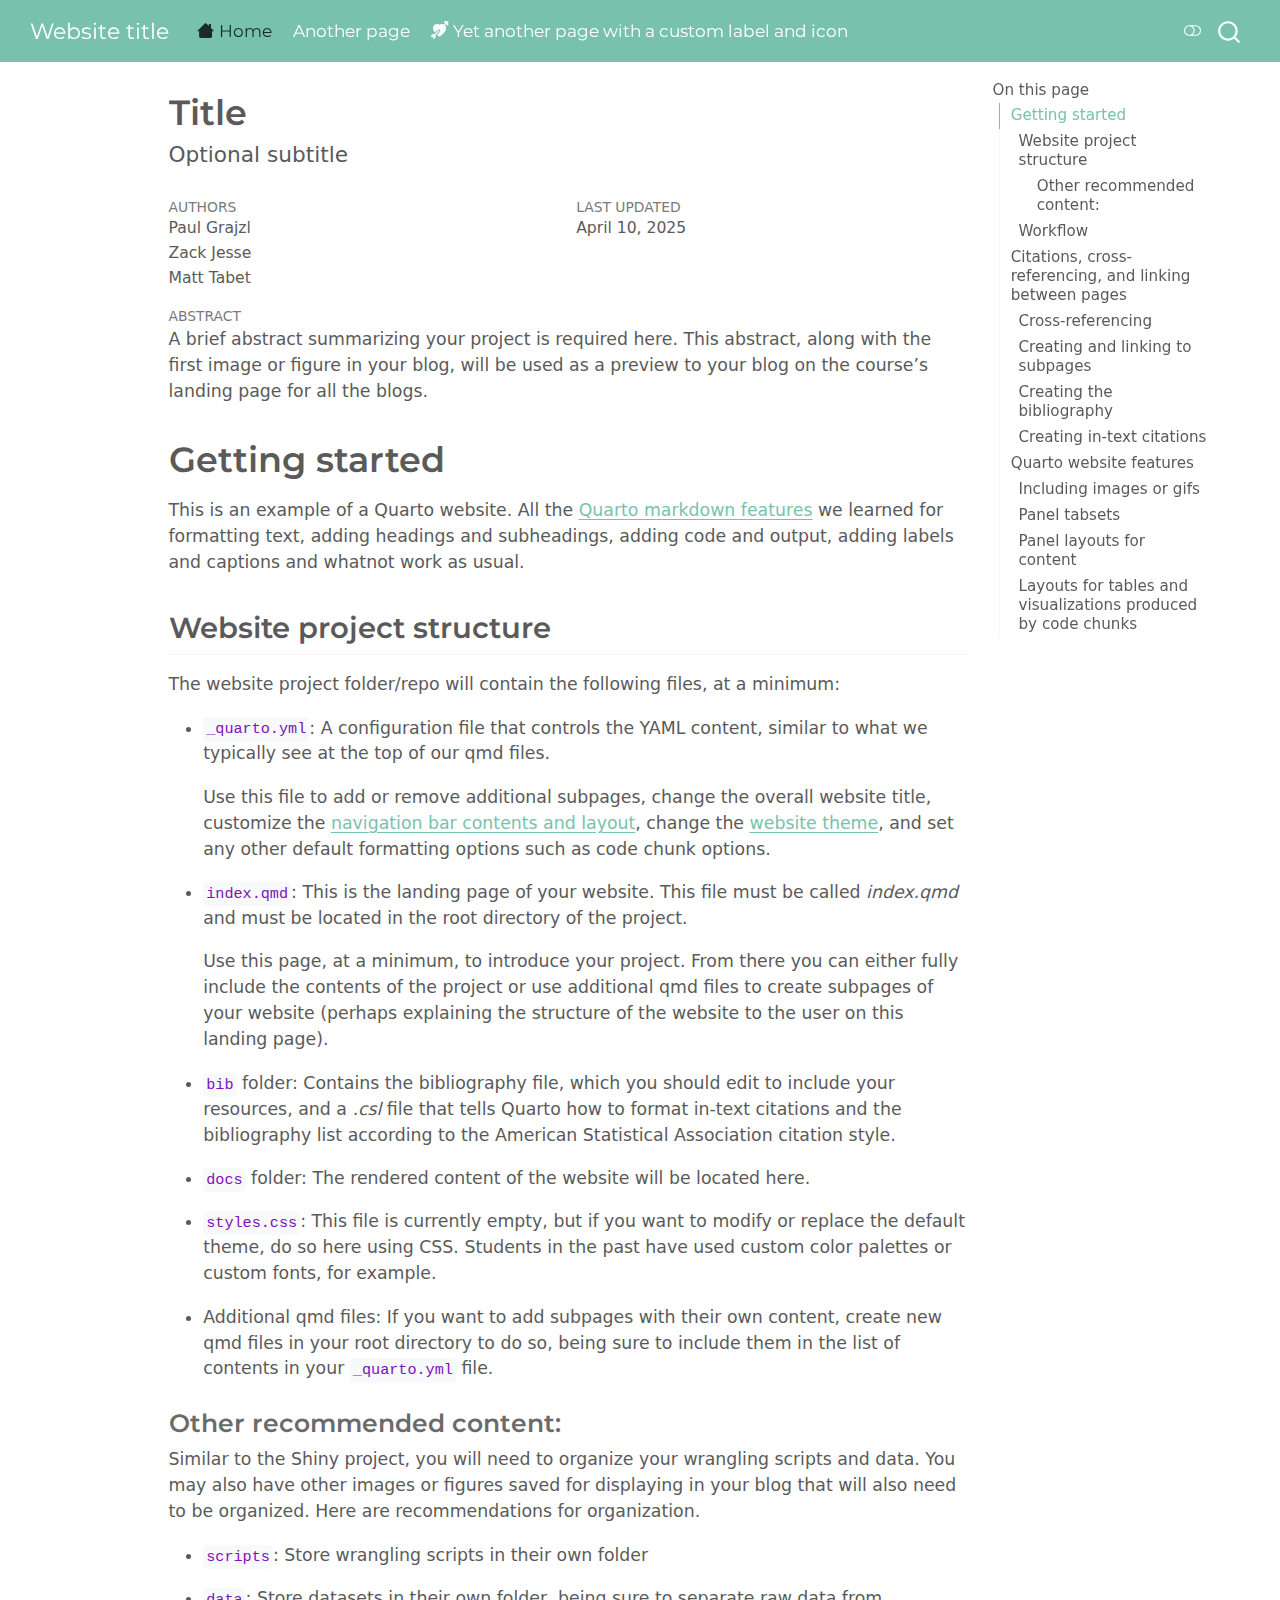
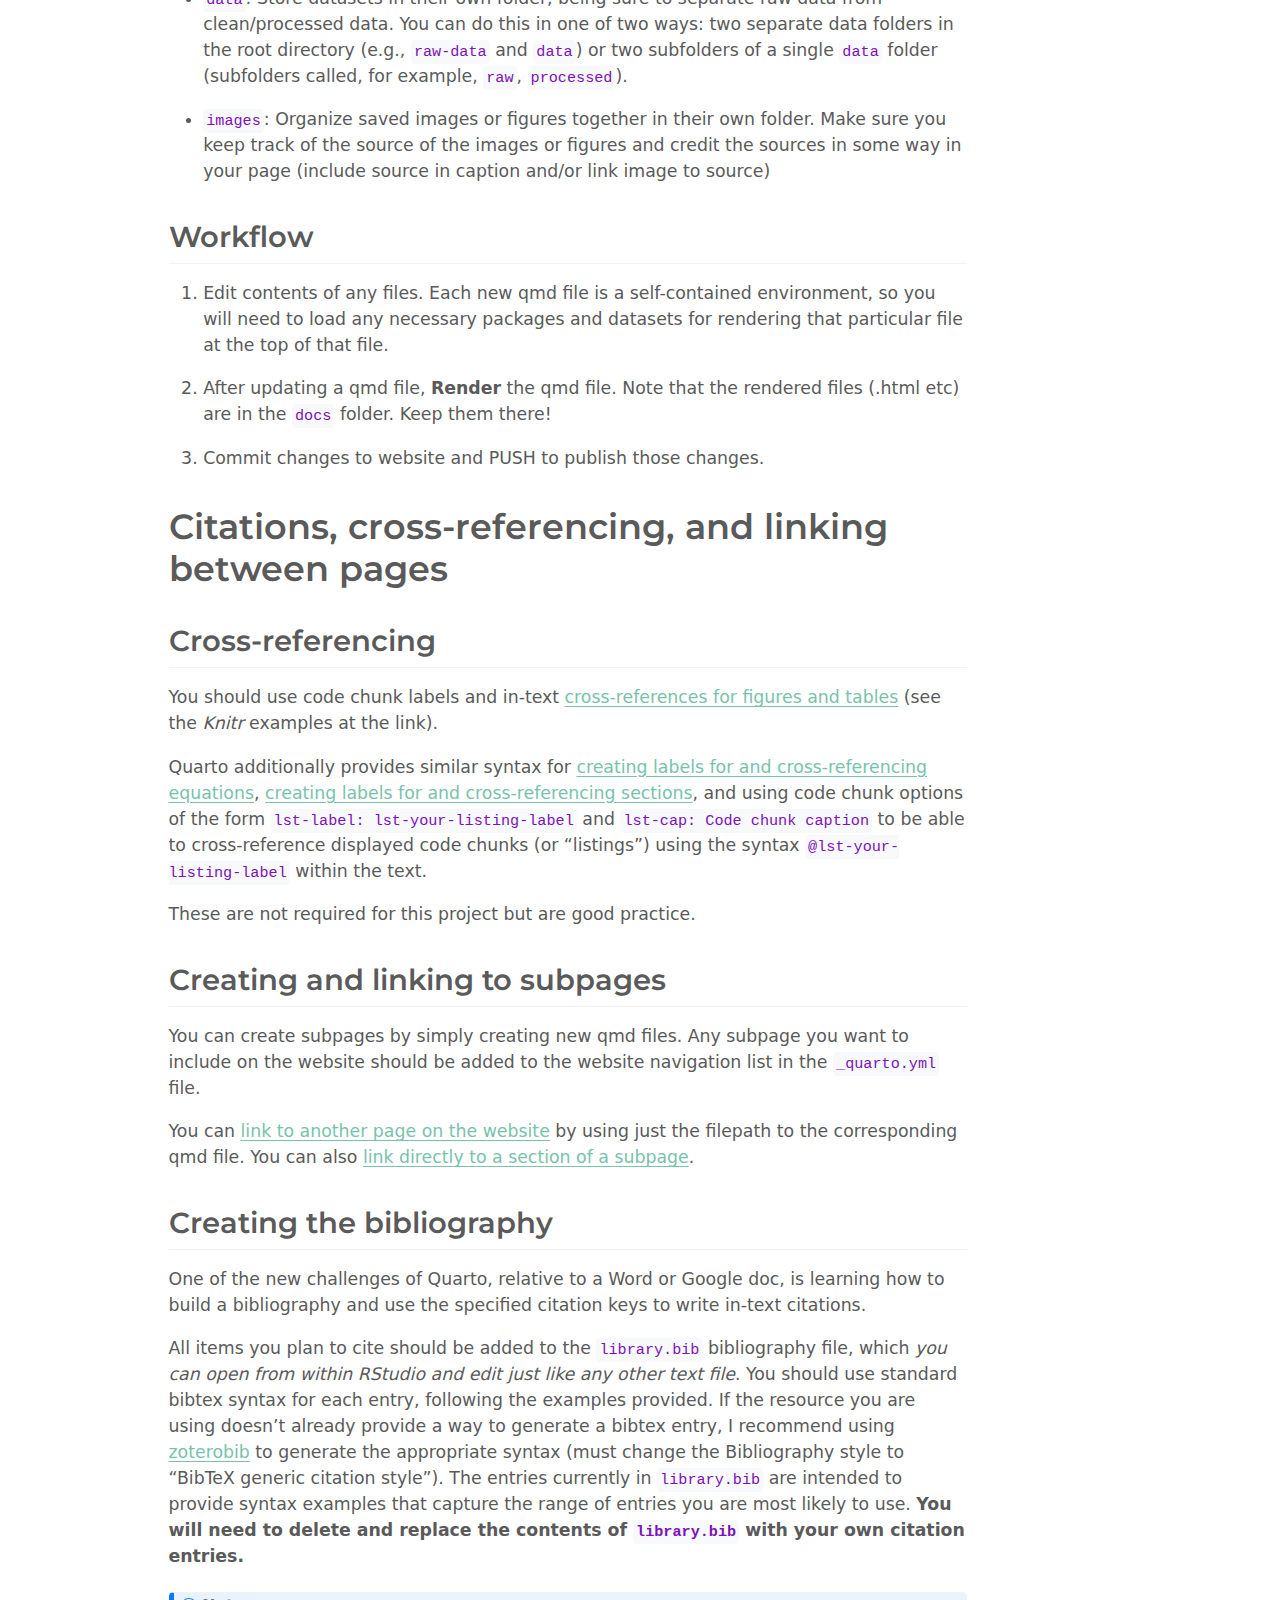
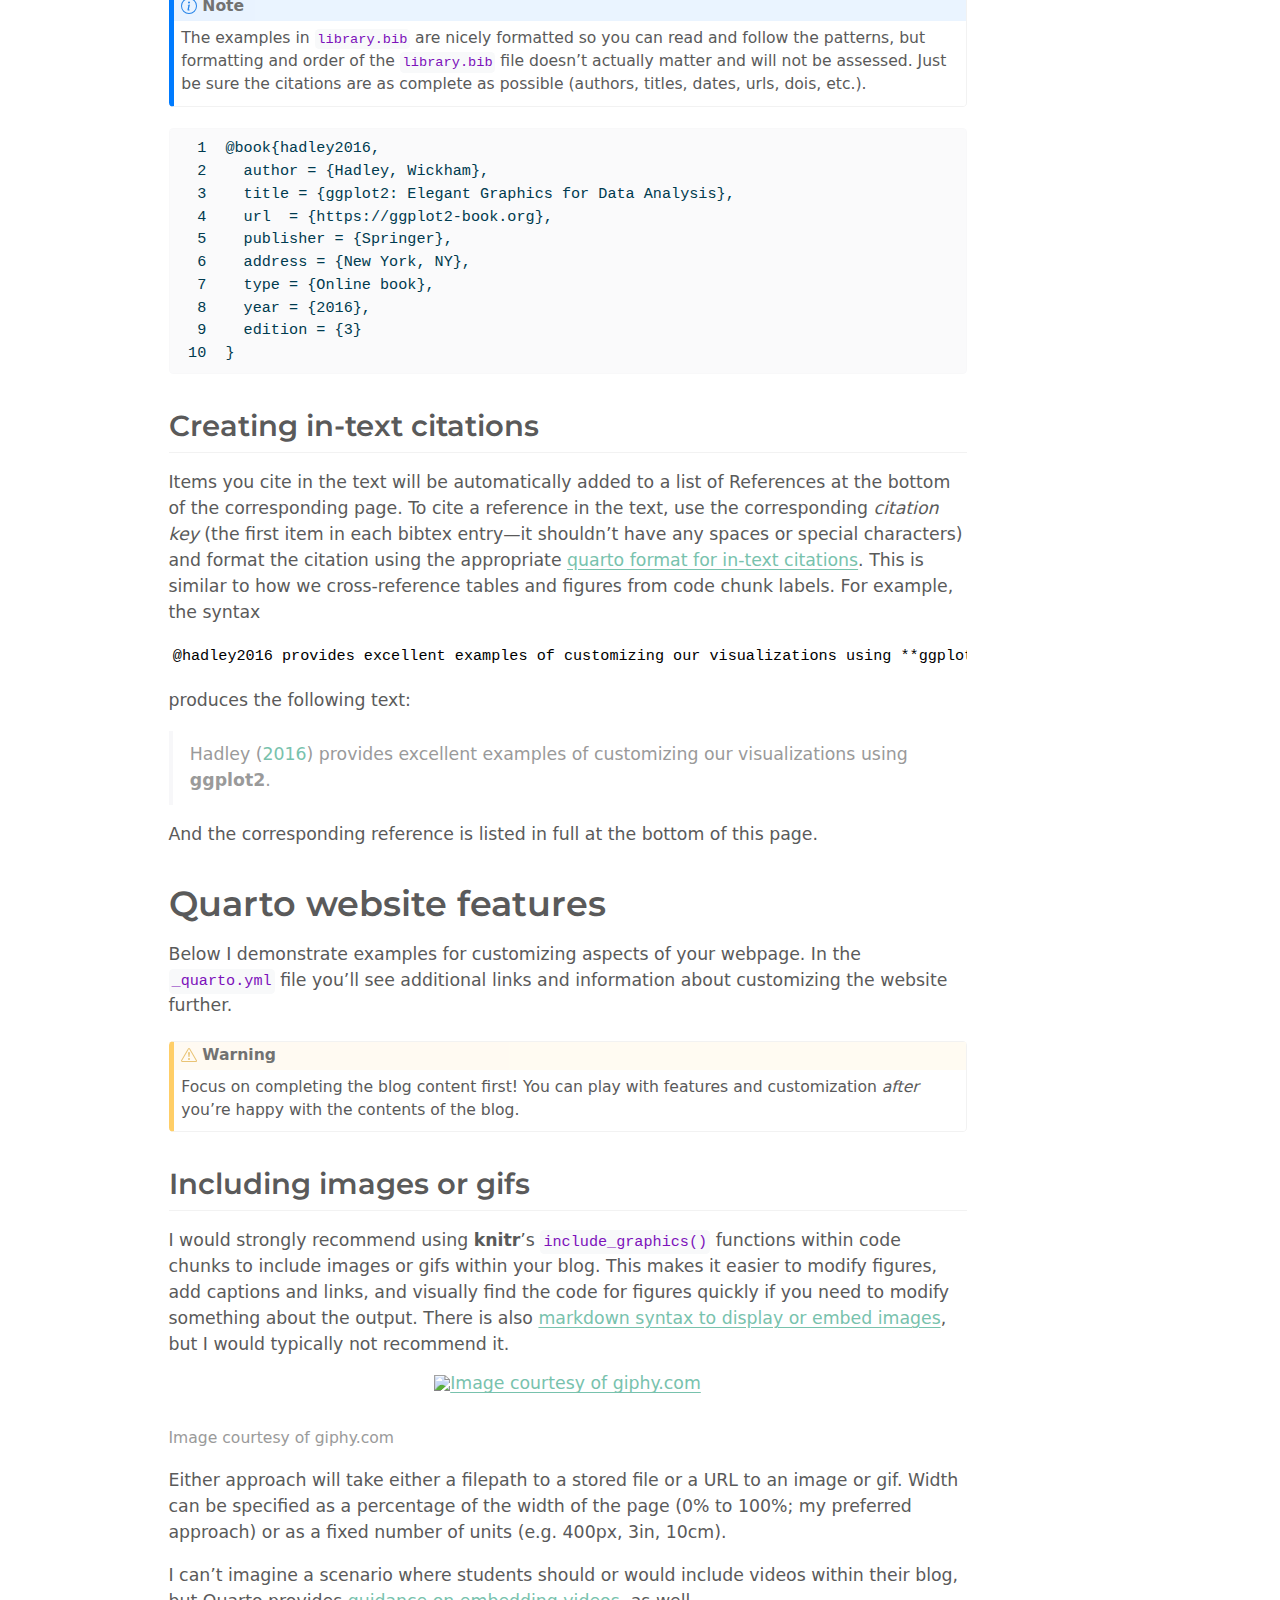
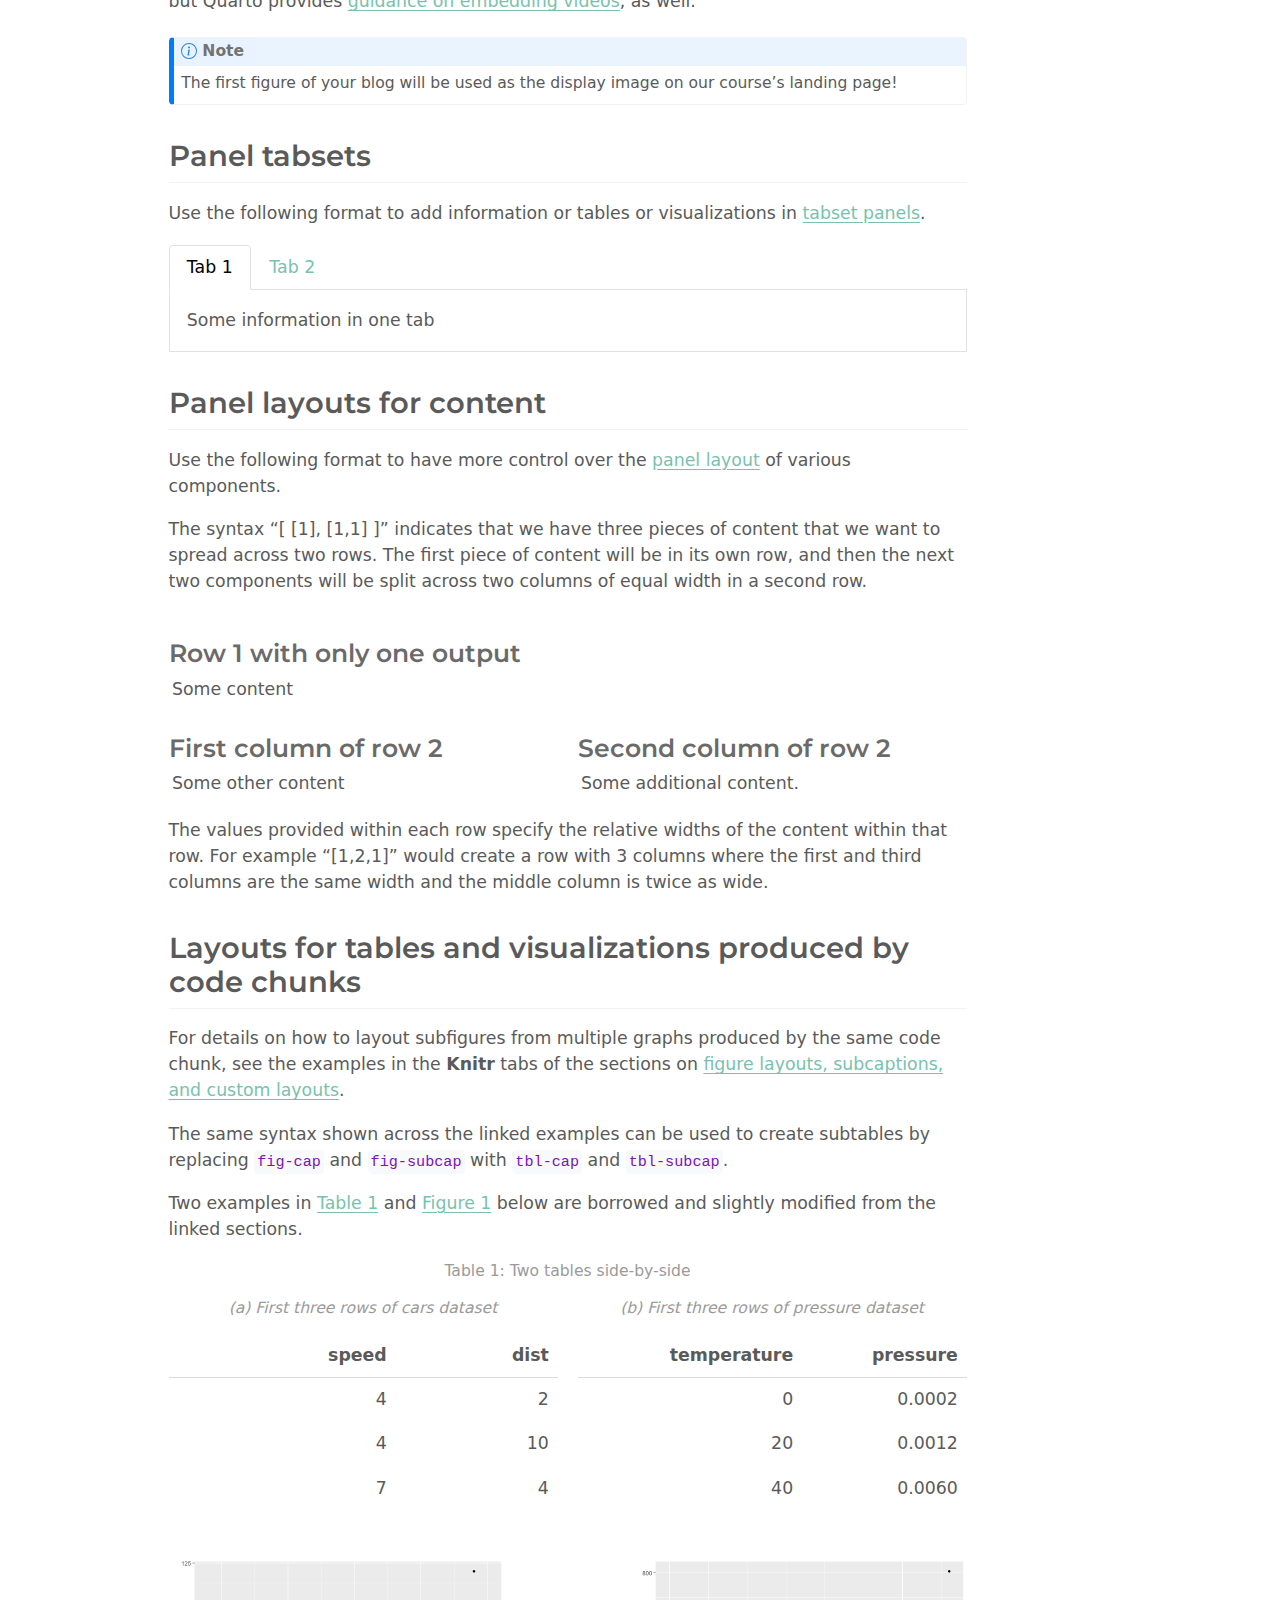
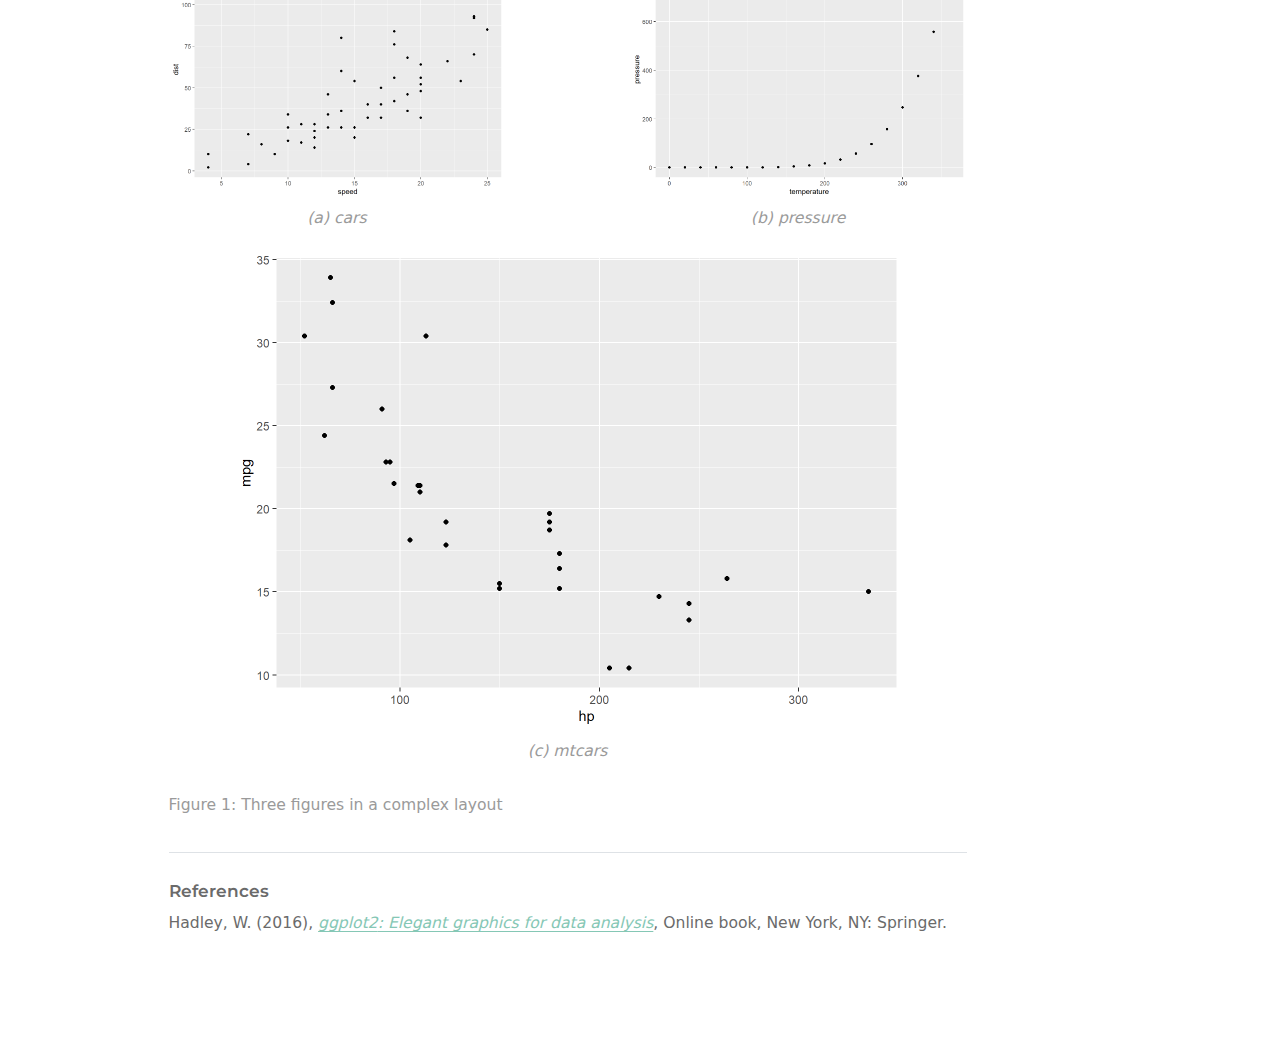
==== commit 7469a6a3: "rendered html" ====
--- a/docs/index.html
+++ b/docs/index.html
@@ -2,16 +2,16 @@
 <html xmlns="http://www.w3.org/1999/xhtml" lang="en" xml:lang="en"><head>
 
 <meta charset="utf-8">
-<meta name="generator" content="quarto-1.3.353">
+<meta name="generator" content="quarto-1.5.57">
 
 <meta name="viewport" content="width=device-width, initial-scale=1.0, user-scalable=yes">
 
-<meta name="author" content="Author 1">
-<meta name="author" content="Author 2">
-<meta name="author" content="Author 3">
-<meta name="dcterms.date" content="2025-04-03">
-
-<title>Website title - Title</title>
+<meta name="author" content="Paul Grajzl">
+<meta name="author" content="Zack Jesse">
+<meta name="author" content="Matt Tabet">
+<meta name="dcterms.date" content="2025-04-10">
+
+<title>Title – Website title</title>
 <style>
 code{white-space: pre-wrap;}
 span.smallcaps{font-variant: small-caps;}
@@ -26,7 +26,7 @@
 }
 /* CSS for syntax highlighting */
 pre > code.sourceCode { white-space: pre; position: relative; }
-pre > code.sourceCode > span { display: inline-block; line-height: 1.25; }
+pre > code.sourceCode > span { line-height: 1.25; }
 pre > code.sourceCode > span:empty { height: 1.2em; }
 .sourceCode { overflow: visible; }
 code.sourceCode > span { color: inherit; text-decoration: inherit; }
@@ -37,7 +37,7 @@
 }
 @media print {
 pre > code.sourceCode { white-space: pre-wrap; }
-pre > code.sourceCode > span { text-indent: -5em; padding-left: 5em; }
+pre > code.sourceCode > span { display: inline-block; text-indent: -5em; padding-left: 5em; }
 }
 pre.numberSource code
   { counter-reset: source-line 0; }
@@ -62,6 +62,7 @@
 div.csl-bib-body { }
 div.csl-entry {
   clear: both;
+  margin-bottom: 0em;
 }
 .hanging-indent div.csl-entry {
   margin-left:2em;
@@ -104,7 +105,13 @@
   "collapse-after": 3,
   "panel-placement": "end",
   "type": "overlay",
-  "limit": 20,
+  "limit": 50,
+  "keyboard-shortcut": [
+    "f",
+    "/",
+    "s"
+  ],
+  "show-item-context": false,
   "language": {
     "search-no-results-text": "No results",
     "search-matching-documents-text": "matching documents",
@@ -113,8 +120,10 @@
     "search-more-match-text": "more match in this document",
     "search-more-matches-text": "more matches in this document",
     "search-clear-button-title": "Clear",
+    "search-text-placeholder": "",
     "search-detached-cancel-button-title": "Cancel",
-    "search-submit-button-title": "Submit"
+    "search-submit-button-title": "Submit",
+    "search-label": "Search"
   }
 }</script>
 
@@ -126,38 +135,38 @@
 
 <div id="quarto-search-results"></div>
   <header id="quarto-header" class="headroom fixed-top">
-    <nav class="navbar navbar-expand-lg navbar-dark ">
+    <nav class="navbar navbar-expand-lg " data-bs-theme="dark">
       <div class="navbar-container container-fluid">
-      <div class="navbar-brand-container">
+      <div class="navbar-brand-container mx-auto">
     <a class="navbar-brand" href="./index.html">
     <span class="navbar-title">Website title</span>
     </a>
   </div>
             <div id="quarto-search" class="" title="Search"></div>
-          <button class="navbar-toggler" type="button" data-bs-toggle="collapse" data-bs-target="#navbarCollapse" aria-controls="navbarCollapse" aria-expanded="false" aria-label="Toggle navigation" onclick="if (window.quartoToggleHeadroom) { window.quartoToggleHeadroom(); }">
+          <button class="navbar-toggler" type="button" data-bs-toggle="collapse" data-bs-target="#navbarCollapse" aria-controls="navbarCollapse" role="menu" aria-expanded="false" aria-label="Toggle navigation" onclick="if (window.quartoToggleHeadroom) { window.quartoToggleHeadroom(); }">
   <span class="navbar-toggler-icon"></span>
 </button>
           <div class="collapse navbar-collapse" id="navbarCollapse">
             <ul class="navbar-nav navbar-nav-scroll me-auto">
   <li class="nav-item">
-    <a class="nav-link active" href="./index.html" rel="" target="" aria-current="page"><i class="bi bi-house" role="img">
+    <a class="nav-link active" href="./index.html" aria-current="page"> <i class="bi bi-house" role="img">
 </i> 
- <span class="menu-text">Home</span></a>
+<span class="menu-text">Home</span></a>
   </li>  
   <li class="nav-item">
-    <a class="nav-link" href="./another-page.html" rel="" target="">
- <span class="menu-text">Another page</span></a>
+    <a class="nav-link" href="./another-page.html"> 
+<span class="menu-text">Another page</span></a>
   </li>  
   <li class="nav-item">
-    <a class="nav-link" href="./yet-another-page.html" rel="" target=""><i class="bi bi-arrow-through-heart-fill" role="img">
+    <a class="nav-link" href="./yet-another-page.html"> <i class="bi bi-arrow-through-heart-fill" role="img">
 </i> 
- <span class="menu-text">Yet another page with a custom label and icon</span></a>
+<span class="menu-text">Yet another page with a custom label and icon</span></a>
   </li>  
 </ul>
-            <div class="quarto-navbar-tools ms-auto">
+          </div> <!-- /navcollapse -->
+            <div class="quarto-navbar-tools">
   <a href="" class="quarto-color-scheme-toggle quarto-navigation-tool  px-1" onclick="window.quartoToggleColorScheme(); return false;" title="Toggle dark mode"><i class="bi"></i></a>
 </div>
-          </div> <!-- /navcollapse -->
       </div> <!-- /container-fluid -->
     </nav>
 </header>
@@ -211,16 +220,16 @@
     <div>
     <div class="quarto-title-meta-heading">Authors</div>
     <div class="quarto-title-meta-contents">
-             <p>Author 1 </p>
-             <p>Author 2 </p>
-             <p>Author 3 </p>
+             <p>Paul Grajzl </p>
+             <p>Zack Jesse </p>
+             <p>Matt Tabet </p>
           </div>
   </div>
     
     <div>
     <div class="quarto-title-meta-heading">Last updated</div>
     <div class="quarto-title-meta-contents">
-      <p class="date">April 3, 2025</p>
+      <p class="date">April 10, 2025</p>
     </div>
   </div>
   
@@ -229,12 +238,14 @@
   
 <div>
   <div class="abstract">
-    <div class="abstract-title">Abstract</div>
+    <div class="block-title">Abstract</div>
     A brief abstract summarizing your project is required here. This abstract, along with the first image or figure in your blog, will be used as a preview to your blog on the course’s landing page for all the blogs.
   </div>
 </div>
 
+
 </header>
+
 
 <section id="getting-started" class="level1">
 <h1>Getting started</h1>
@@ -346,8 +357,12 @@
 <div class="cell-output-display">
 <div class="quarto-figure quarto-figure-center">
 <figure class="figure">
-<p><a href="https://giphy.com/gifs/insecurehbo-3og0IT6sIWd1eh7bJm"><img src="https://i.giphy.com/3og0IT6sIWd1eh7bJm.webp" class="img-fluid figure-img" style="width:100.0%"></a></p>
-<figcaption class="figure-caption">Image courtesy of giphy.com</figcaption>
+<div class="quarto-figure quarto-figure-center">
+<figure class="figure">
+<p><a href="https://giphy.com/gifs/insecurehbo-3og0IT6sIWd1eh7bJm"><img src="https://i.giphy.com/3og0IT6sIWd1eh7bJm.webp" class="img-fluid quarto-figure quarto-figure-center figure-img" style="width:100.0%" alt="Image courtesy of giphy.com"></a></p>
+</figure>
+</div>
+<figcaption>Image courtesy of giphy.com</figcaption>
 </figure>
 </div>
 </div>
@@ -387,19 +402,22 @@
 <h2 class="anchored" data-anchor-id="panel-layouts-for-content">Panel layouts for content</h2>
 <p>Use the following format to have more control over the <a href="https://quarto.org/docs/authoring/figures.html#complex-layouts">panel layout</a> of various components.</p>
 <p>The syntax “[ [1], [1,1] ]” indicates that we have three pieces of content that we want to spread across two rows. The first piece of content will be in its own row, and then the next two components will be split across two columns of equal width in a second row.</p>
-<div class="quarto-layout-panel">
-<div class="quarto-layout-row quarto-layout-valign-top">
-<section id="row-1-with-only-one-output" class="level3 quarto-layout-cell" style="flex-basis: 100.0%;justify-content: center;">
+<div>
+
+</div>
+<div class="quarto-layout-panel" data-layout="[ [1], [1,1] ]">
+<div class="quarto-layout-row">
+<section id="row-1-with-only-one-output" class="level3 quarto-layout-cell" style="flex-basis: 100.0%;justify-content: flex-start;">
 <h3 class="anchored" data-anchor-id="row-1-with-only-one-output">Row 1 with only one output</h3>
 <p>Some content</p>
 </section>
 </div>
-<div class="quarto-layout-row quarto-layout-valign-top">
-<section id="first-column-of-row-2" class="level3 quarto-layout-cell" style="flex-basis: 50.0%;justify-content: center;">
+<div class="quarto-layout-row">
+<section id="first-column-of-row-2" class="level3 quarto-layout-cell" style="flex-basis: 50.0%;justify-content: flex-start;">
 <h3 class="anchored" data-anchor-id="first-column-of-row-2">First column of row 2</h3>
 <p>Some other content</p>
 </section>
-<section id="second-column-of-row-2" class="level3 quarto-layout-cell" style="flex-basis: 50.0%;justify-content: center;">
+<section id="second-column-of-row-2" class="level3 quarto-layout-cell" style="flex-basis: 50.0%;justify-content: flex-start;">
 <h3 class="anchored" data-anchor-id="second-column-of-row-2">Second column of row 2</h3>
 <p>Some additional content.</p>
 </section>
@@ -411,15 +429,22 @@
 <h2 class="anchored" data-anchor-id="layouts-for-tables-and-visualizations-produced-by-code-chunks">Layouts for tables and visualizations produced by code chunks</h2>
 <p>For details on how to layout subfigures from multiple graphs produced by the same code chunk, see the examples in the <strong>Knitr</strong> tabs of the sections on <a href="https://quarto.org/docs/authoring/figures.html#layout">figure layouts, subcaptions, and custom layouts</a>.</p>
 <p>The same syntax shown across the linked examples can be used to create subtables by replacing <code>fig-cap</code> and <code>fig-subcap</code> with <code>tbl-cap</code> and <code>tbl-subcap</code>.</p>
-<p>Two examples in <a href="#tbl-layout">Table&nbsp;1</a> and <a href="#fig-layout">Figure&nbsp;1</a> below are borrowed and slightly modified from the linked sections.</p>
-<div id="tbl-layout" class="cell tbl-parent quarto-layout-panel anchored">
-<div class="panel-caption table-caption">
-<p>Table&nbsp;1: Two tables side-by-side</p>
-</div>
-<div class="quarto-layout-row quarto-layout-valign-top">
-<div id="tbl-layout-1" class="quarto-layout-cell quarto-layout-cell-subref anchored" data-ref-parent="tbl-layout" style="flex-basis: 50.0%;justify-content: center;">
-<table class="table table-sm table-striped small">
-<caption>(a) First three rows of cars dataset</caption>
+<p>Two examples in <a href="#tbl-layout" class="quarto-xref">Table&nbsp;1</a> and <a href="#fig-layout" class="quarto-xref">Figure&nbsp;1</a> below are borrowed and slightly modified from the linked sections.</p>
+<div id="tbl-layout" class="quarto-layout-panel anchored">
+<figure class="quarto-float quarto-float-tbl figure">
+<figcaption class="quarto-float-caption-top quarto-float-caption quarto-float-tbl" id="tbl-layout-caption-0ceaefa1-69ba-4598-a22c-09a6ac19f8ca">
+Table&nbsp;1: Two tables side-by-side
+</figcaption>
+<div aria-describedby="tbl-layout-caption-0ceaefa1-69ba-4598-a22c-09a6ac19f8ca">
+<div class="quarto-layout-row">
+<div class="cell-output-display quarto-layout-cell-subref quarto-layout-cell" data-ref-parent="tbl-layout" style="flex-basis: 50.0%;justify-content: center;">
+<div id="tbl-layout-1" class="do-not-create-environment quarto-float quarto-figure quarto-figure-center anchored">
+<figure class="quarto-float quarto-subfloat-tbl figure">
+<figcaption class="quarto-float-caption-top quarto-subfloat-caption quarto-subfloat-tbl" id="tbl-layout-1-caption-0ceaefa1-69ba-4598-a22c-09a6ac19f8ca">
+(a) First three rows of cars dataset
+</figcaption>
+<div aria-describedby="tbl-layout-1-caption-0ceaefa1-69ba-4598-a22c-09a6ac19f8ca">
+<table id="tbl-layout-1" class="do-not-create-environment caption-top table">
 <thead>
 <tr class="header">
 <th style="text-align: right;">speed</th>
@@ -442,9 +467,17 @@
 </tbody>
 </table>
 </div>
-<div id="tbl-layout-2" class="quarto-layout-cell quarto-layout-cell-subref anchored" data-ref-parent="tbl-layout" style="flex-basis: 50.0%;justify-content: center;">
-<table class="table table-sm table-striped small">
-<caption>(b) First three rows of pressure dataset</caption>
+</figure>
+</div>
+</div>
+<div class="cell-output-display quarto-layout-cell-subref quarto-layout-cell" data-ref-parent="tbl-layout" style="flex-basis: 50.0%;justify-content: center;">
+<div id="tbl-layout-2" class="do-not-create-environment quarto-float quarto-figure quarto-figure-center anchored">
+<figure class="quarto-float quarto-subfloat-tbl figure">
+<figcaption class="quarto-float-caption-top quarto-subfloat-caption quarto-subfloat-tbl" id="tbl-layout-2-caption-0ceaefa1-69ba-4598-a22c-09a6ac19f8ca">
+(b) First three rows of pressure dataset
+</figcaption>
+<div aria-describedby="tbl-layout-2-caption-0ceaefa1-69ba-4598-a22c-09a6ac19f8ca">
+<table id="tbl-layout-2" class="do-not-create-environment caption-top table">
 <thead>
 <tr class="header">
 <th style="text-align: right;">temperature</th>
@@ -467,51 +500,74 @@
 </tbody>
 </table>
 </div>
-</div>
-</div>
-<div id="fig-layout" class="cell quarto-layout-panel">
-<figure class="figure">
-<div class="quarto-layout-row quarto-layout-valign-top">
-<div class="cell-output-display quarto-layout-cell quarto-layout-cell-subref" style="flex-basis: 44.4%;justify-content: center;">
-<div id="fig-layout-1" class="quarto-figure quarto-figure-center anchored">
-<figure class="figure">
-<p><img src="index_files/figure-html/fig-layout-1.png" class="img-fluid figure-img" data-ref-parent="fig-layout" width="672"></p>
-<figcaption class="figure-caption">(a) cars</figcaption>
 </figure>
 </div>
 </div>
-<div class="quarto-figure-spacer quarto-layout-cell" style="flex-basis: 11.1%;justify-content: center;">
+</div>
+</div>
+</figure>
+</div>
+<div class="cell" data-layout="[[4,-1,4],[1]]">
+<div id="fig-layout" class="quarto-layout-panel">
+<figure class="quarto-float quarto-float-fig figure">
+<div aria-describedby="fig-layout-caption-0ceaefa1-69ba-4598-a22c-09a6ac19f8ca">
+<div class="quarto-layout-row">
+<div class="cell-output-display quarto-layout-cell-subref quarto-layout-cell" data-ref-parent="fig-layout" style="flex-basis: 44.4%;justify-content: flex-start;">
+<div id="fig-layout-1" class="quarto-float quarto-figure quarto-figure-center anchored">
+<figure class="quarto-float quarto-subfloat-fig figure">
+<div aria-describedby="fig-layout-1-caption-0ceaefa1-69ba-4598-a22c-09a6ac19f8ca">
+<img src="index_files/figure-html/fig-layout-1.png" class="img-fluid figure-img" data-ref-parent="fig-layout" width="672">
+</div>
+<figcaption class="quarto-float-caption-bottom quarto-subfloat-caption quarto-subfloat-fig" id="fig-layout-1-caption-0ceaefa1-69ba-4598-a22c-09a6ac19f8ca">
+(a) cars
+</figcaption>
+</figure>
+</div>
+</div>
+<div class="quarto-figure-spacer quarto-layout-cell" style="flex-basis: 11.1%;justify-content: flex-start;">
 <p>&nbsp;</p>
 </div>
-<div class="cell-output-display quarto-layout-cell quarto-layout-cell-subref" style="flex-basis: 44.4%;justify-content: center;">
-<div id="fig-layout-2" class="quarto-figure quarto-figure-center anchored">
-<figure class="figure">
-<p><img src="index_files/figure-html/fig-layout-2.png" class="img-fluid figure-img" data-ref-parent="fig-layout" width="672"></p>
-<figcaption class="figure-caption">(b) pressure</figcaption>
+<div class="cell-output-display quarto-layout-cell-subref quarto-layout-cell" data-ref-parent="fig-layout" style="flex-basis: 44.4%;justify-content: flex-start;">
+<div id="fig-layout-2" class="quarto-float quarto-figure quarto-figure-center anchored">
+<figure class="quarto-float quarto-subfloat-fig figure">
+<div aria-describedby="fig-layout-2-caption-0ceaefa1-69ba-4598-a22c-09a6ac19f8ca">
+<img src="index_files/figure-html/fig-layout-2.png" class="img-fluid figure-img" data-ref-parent="fig-layout" width="672">
+</div>
+<figcaption class="quarto-float-caption-bottom quarto-subfloat-caption quarto-subfloat-fig" id="fig-layout-2-caption-0ceaefa1-69ba-4598-a22c-09a6ac19f8ca">
+(b) pressure
+</figcaption>
 </figure>
 </div>
 </div>
 </div>
-<div class="quarto-layout-row quarto-layout-valign-top">
-<div class="cell-output-display quarto-layout-cell quarto-layout-cell-subref" style="flex-basis: 100.0%;justify-content: center;">
-<div id="fig-layout-3" class="quarto-figure quarto-figure-center anchored">
-<figure class="figure">
-<p><img src="index_files/figure-html/fig-layout-3.png" class="img-fluid figure-img" data-ref-parent="fig-layout" width="672"></p>
-<figcaption class="figure-caption">(c) mtcars</figcaption>
+<div class="quarto-layout-row">
+<div class="cell-output-display quarto-layout-cell-subref quarto-layout-cell" data-ref-parent="fig-layout" style="flex-basis: 100.0%;justify-content: flex-start;">
+<div id="fig-layout-3" class="quarto-float quarto-figure quarto-figure-center anchored">
+<figure class="quarto-float quarto-subfloat-fig figure">
+<div aria-describedby="fig-layout-3-caption-0ceaefa1-69ba-4598-a22c-09a6ac19f8ca">
+<img src="index_files/figure-html/fig-layout-3.png" class="img-fluid figure-img" data-ref-parent="fig-layout" width="672">
+</div>
+<figcaption class="quarto-float-caption-bottom quarto-subfloat-caption quarto-subfloat-fig" id="fig-layout-3-caption-0ceaefa1-69ba-4598-a22c-09a6ac19f8ca">
+(c) mtcars
+</figcaption>
 </figure>
 </div>
 </div>
 </div>
-<p></p><figcaption class="figure-caption">Figure&nbsp;1: Three figures in a complex layout</figcaption><p></p>
+</div>
+<figcaption class="quarto-float-caption-bottom quarto-float-caption quarto-float-fig" id="fig-layout-caption-0ceaefa1-69ba-4598-a22c-09a6ac19f8ca">
+Figure&nbsp;1: Three figures in a complex layout
+</figcaption>
 </figure>
 </div>
-
-
-
-</section>
-</section>
-
-<div id="quarto-appendix" class="default"><section class="quarto-appendix-contents" role="doc-bibliography"><h2 class="anchored quarto-appendix-heading">References</h2><div id="refs" class="references csl-bib-body hanging-indent" role="list">
+</div>
+
+
+
+</section>
+</section>
+
+<div id="quarto-appendix" class="default"><section class="quarto-appendix-contents" role="doc-bibliography" id="quarto-bibliography"><h2 class="anchored quarto-appendix-heading">References</h2><div id="refs" class="references csl-bib-body hanging-indent" data-entry-spacing="0" role="list">
 <div id="ref-hadley2016" class="csl-entry" role="listitem">
 Hadley, W. (2016), <em><a href="https://ggplot2-book.org"><span class="nocase">ggplot2</span>: Elegant graphics for data analysis</a></em>, Online book, New York, NY: Springer.
 </div>
@@ -559,6 +615,33 @@
       }
     }
   }
+  const toggleGiscusIfUsed = (isAlternate, darkModeDefault) => {
+    const baseTheme = document.querySelector('#giscus-base-theme')?.value ?? 'light';
+    const alternateTheme = document.querySelector('#giscus-alt-theme')?.value ?? 'dark';
+    let newTheme = '';
+    if(darkModeDefault) {
+      newTheme = isAlternate ? baseTheme : alternateTheme;
+    } else {
+      newTheme = isAlternate ? alternateTheme : baseTheme;
+    }
+    const changeGiscusTheme = () => {
+      // From: https://github.com/giscus/giscus/issues/336
+      const sendMessage = (message) => {
+        const iframe = document.querySelector('iframe.giscus-frame');
+        if (!iframe) return;
+        iframe.contentWindow.postMessage({ giscus: message }, 'https://giscus.app');
+      }
+      sendMessage({
+        setConfig: {
+          theme: newTheme
+        }
+      });
+    }
+    const isGiscussLoaded = window.document.querySelector('iframe.giscus-frame') !== null;
+    if (isGiscussLoaded) {
+      changeGiscusTheme();
+    }
+  }
   const toggleColorMode = (alternate) => {
     // Switch the stylesheets
     const alternateStylesheets = window.document.querySelectorAll('link.quarto-color-scheme.quarto-color-alternate');
@@ -625,13 +708,15 @@
       return localAlternateSentinel;
     }
   }
-  let localAlternateSentinel = 'default';
+  const darkModeDefault = false;
+  let localAlternateSentinel = darkModeDefault ? 'alternate' : 'default';
   // Dark / light mode switch
   window.quartoToggleColorScheme = () => {
     // Read the current dark / light value 
     let toAlternate = !hasAlternateSentinel();
     toggleColorMode(toAlternate);
     setStyleSentinel(toAlternate);
+    toggleGiscusIfUsed(toAlternate, darkModeDefault);
   };
   // Ensure there is a toggle, if there isn't float one in the top right
   if (window.document.querySelector('.quarto-color-scheme-toggle') === null) {
@@ -666,18 +751,7 @@
     }
     return false;
   }
-  const clipboard = new window.ClipboardJS('.code-copy-button', {
-    text: function(trigger) {
-      const codeEl = trigger.previousElementSibling.cloneNode(true);
-      for (const childEl of codeEl.children) {
-        if (isCodeAnnotation(childEl)) {
-          childEl.remove();
-        }
-      }
-      return codeEl.innerText;
-    }
-  });
-  clipboard.on('success', function(e) {
+  const onCopySuccess = function(e) {
     // button target
     const button = e.trigger;
     // don't keep focus
@@ -709,11 +783,50 @@
     }, 1000);
     // clear code selection
     e.clearSelection();
+  }
+  const getTextToCopy = function(trigger) {
+      const codeEl = trigger.previousElementSibling.cloneNode(true);
+      for (const childEl of codeEl.children) {
+        if (isCodeAnnotation(childEl)) {
+          childEl.remove();
+        }
+      }
+      return codeEl.innerText;
+  }
+  const clipboard = new window.ClipboardJS('.code-copy-button:not([data-in-quarto-modal])', {
+    text: getTextToCopy
   });
-  function tippyHover(el, contentFn) {
+  clipboard.on('success', onCopySuccess);
+  if (window.document.getElementById('quarto-embedded-source-code-modal')) {
+    // For code content inside modals, clipBoardJS needs to be initialized with a container option
+    // TODO: Check when it could be a function (https://github.com/zenorocha/clipboard.js/issues/860)
+    const clipboardModal = new window.ClipboardJS('.code-copy-button[data-in-quarto-modal]', {
+      text: getTextToCopy,
+      container: window.document.getElementById('quarto-embedded-source-code-modal')
+    });
+    clipboardModal.on('success', onCopySuccess);
+  }
+    var localhostRegex = new RegExp(/^(?:http|https):\/\/localhost\:?[0-9]*\//);
+    var mailtoRegex = new RegExp(/^mailto:/);
+      var filterRegex = new RegExp('/' + window.location.host + '/');
+    var isInternal = (href) => {
+        return filterRegex.test(href) || localhostRegex.test(href) || mailtoRegex.test(href);
+    }
+    // Inspect non-navigation links and adorn them if external
+ 	var links = window.document.querySelectorAll('a[href]:not(.nav-link):not(.navbar-brand):not(.toc-action):not(.sidebar-link):not(.sidebar-item-toggle):not(.pagination-link):not(.no-external):not([aria-hidden]):not(.dropdown-item):not(.quarto-navigation-tool):not(.about-link)');
+    for (var i=0; i<links.length; i++) {
+      const link = links[i];
+      if (!isInternal(link.href)) {
+        // undo the damage that might have been done by quarto-nav.js in the case of
+        // links that we want to consider external
+        if (link.dataset.originalHref !== undefined) {
+          link.href = link.dataset.originalHref;
+        }
+      }
+    }
+  function tippyHover(el, contentFn, onTriggerFn, onUntriggerFn) {
     const config = {
       allowHTML: true,
-      content: contentFn,
       maxWidth: 500,
       delay: 100,
       arrow: false,
@@ -723,8 +836,17 @@
       interactive: true,
       interactiveBorder: 10,
       theme: 'quarto',
-      placement: 'bottom-start'
+      placement: 'bottom-start',
     };
+    if (contentFn) {
+      config.content = contentFn;
+    }
+    if (onTriggerFn) {
+      config.onTrigger = onTriggerFn;
+    }
+    if (onUntriggerFn) {
+      config.onUntrigger = onUntriggerFn;
+    }
     window.tippy(el, config); 
   }
   const noterefs = window.document.querySelectorAll('a[role="doc-noteref"]');
@@ -736,7 +858,11 @@
       try { href = new URL(href).hash; } catch {}
       const id = href.replace(/^#\/?/, "");
       const note = window.document.getElementById(id);
-      return note.innerHTML;
+      if (note) {
+        return note.innerHTML;
+      } else {
+        return "";
+      }
     });
   }
       let selectedAnnoteEl;
@@ -780,6 +906,7 @@
             }
             div.style.top = top - 2 + "px";
             div.style.height = height + 4 + "px";
+            div.style.left = 0;
             let gutterDiv = window.document.getElementById("code-annotation-line-highlight-gutter");
             if (gutterDiv === null) {
               gutterDiv = window.document.createElement("div");
@@ -805,6 +932,32 @@
         });
         selectedAnnoteEl = undefined;
       };
+        // Handle positioning of the toggle
+    window.addEventListener(
+      "resize",
+      throttle(() => {
+        elRect = undefined;
+        if (selectedAnnoteEl) {
+          selectCodeLines(selectedAnnoteEl);
+        }
+      }, 10)
+    );
+    function throttle(fn, ms) {
+    let throttle = false;
+    let timer;
+      return (...args) => {
+        if(!throttle) { // first call gets through
+            fn.apply(this, args);
+            throttle = true;
+        } else { // all the others get throttled
+            if(timer) clearTimeout(timer); // cancel #2
+            timer = setTimeout(() => {
+              fn.apply(this, args);
+              timer = throttle = false;
+            }, ms);
+        }
+      };
+    }
       // Attach click handler to the DT
       const annoteDls = window.document.querySelectorAll('dt[data-target-cell]');
       for (const annoteDlNode of annoteDls) {
@@ -868,4 +1021,5 @@
 
 
 
+
 </body></html>